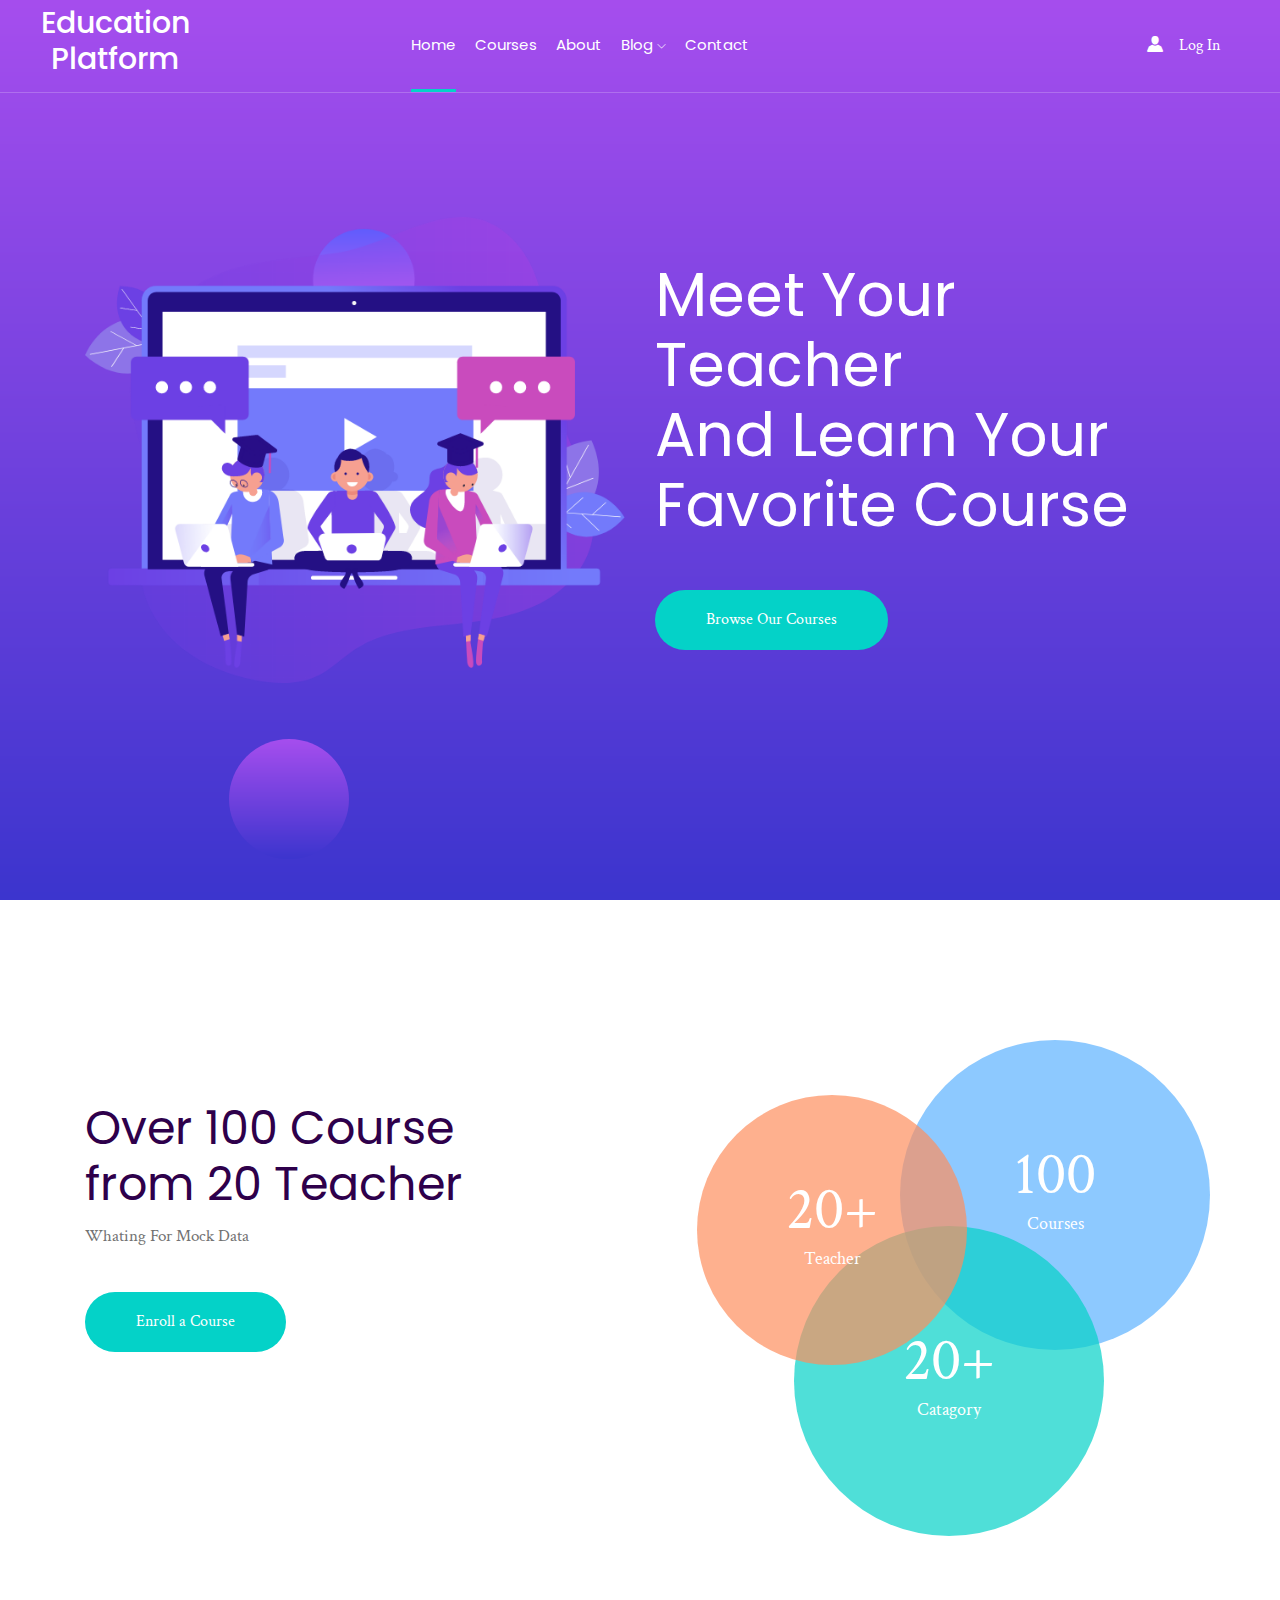
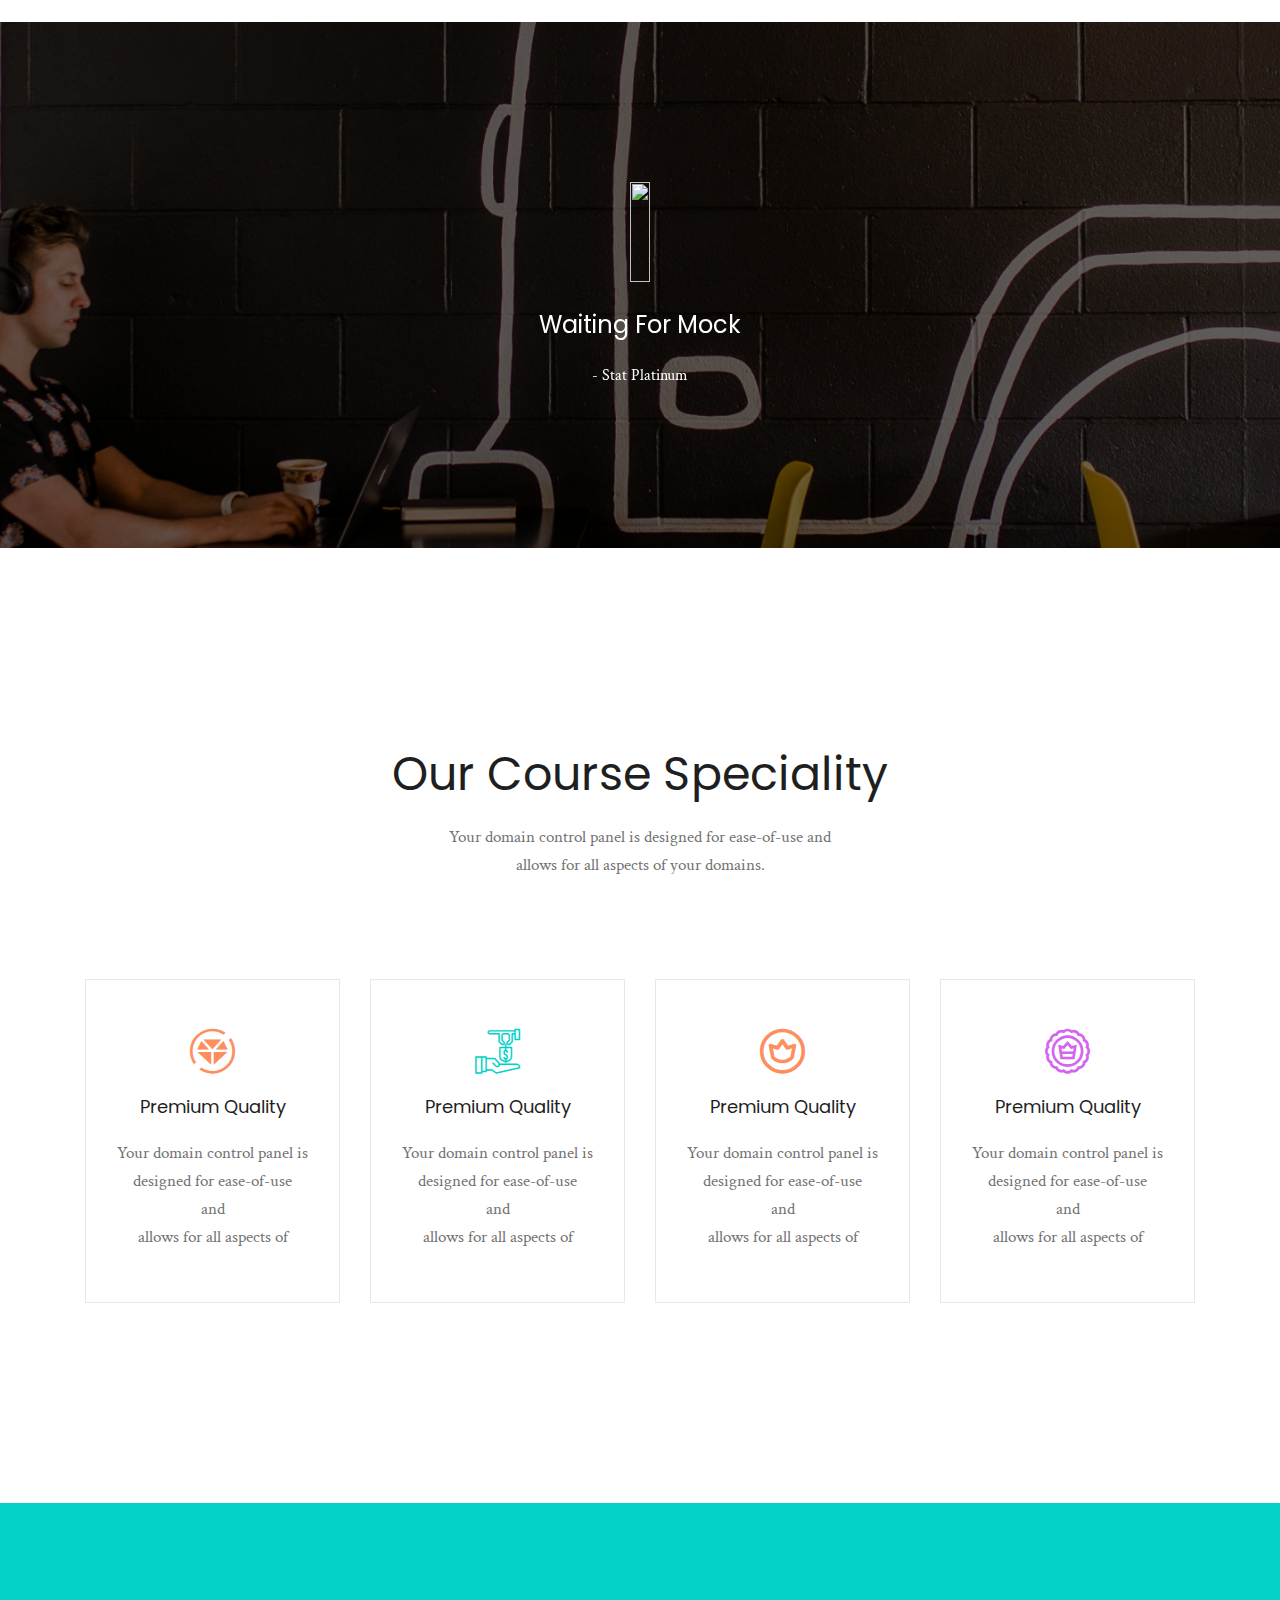
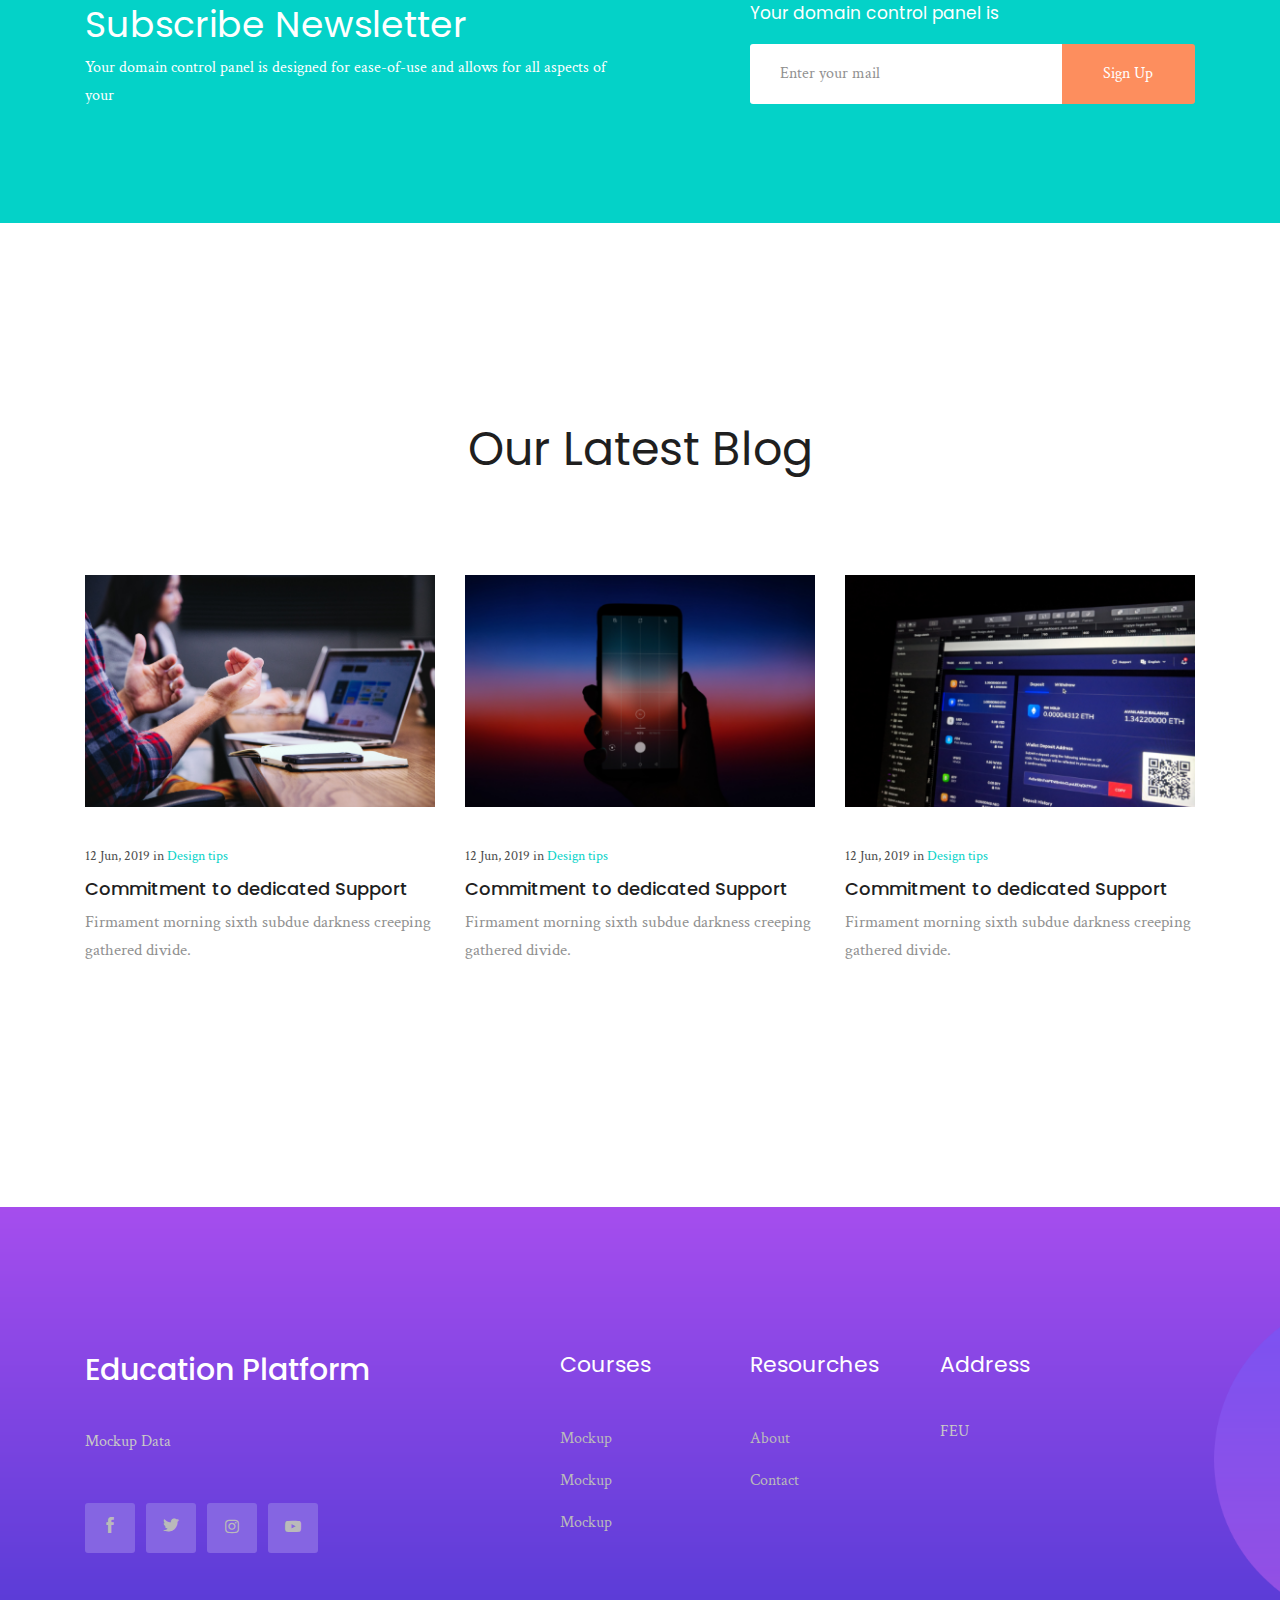
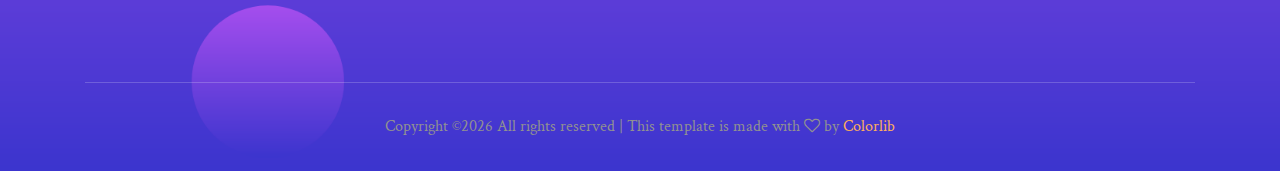
==== index.html @ 4eb05f08 "First" ====
<!doctype html>
<html class="no-js" lang="zxx">

<head>
    <meta charset="utf-8">
    <meta http-equiv="x-ua-compatible" content="ie=edge">
    <title>Education Platform</title>
    <meta name="description" content="">
    <meta name="viewport" content="width=device-width, initial-scale=1">

    <!-- <link rel="manifest" href="site.webmanifest"> -->
    <link rel="shortcut icon" type="image/x-icon" href="img/favicon.png">
    <!-- Place favicon.ico in the root directory -->

    <!-- CSS here -->
    <link rel="stylesheet" href="css/bootstrap.min.css">
    <link rel="stylesheet" href="css/owl.carousel.min.css">
    <link rel="stylesheet" href="css/magnific-popup.css">
    <link rel="stylesheet" href="css/font-awesome.min.css">
    <link rel="stylesheet" href="css/themify-icons.css">
    <link rel="stylesheet" href="css/nice-select.css">
    <link rel="stylesheet" href="css/flaticon.css">
    <link rel="stylesheet" href="css/gijgo.css">
    <link rel="stylesheet" href="css/animate.css">
    <link rel="stylesheet" href="css/slicknav.css">
    <link rel="stylesheet" href="css/style.css">
    <!-- <link rel="stylesheet" href="css/responsive.css"> -->
</head>

<body>
    <!--[if lte IE 9]>
            <p class="browserupgrade">You are using an <strong>outdated</strong> browser. Please <a href="https://browsehappy.com/">upgrade your browser</a> to improve your experience and security.</p>
        <![endif]-->

    <!-- header-start -->
    <header>
        <div class="header-area ">
            <div id="sticky-header" class="main-header-area">
                <div class="container-fluid p-0">
                    <div class="row align-items-center no-gutters">
                        <div class="col-xl-2 col-lg-2">
                            <div class="logo-img">
                                <a href="index.html">
                                    <h2 class="white-text">Education Platform</h2>
                                </a>
                            </div>
                        </div>
                        <div class="col-xl-7 col-lg-7">
                            <div class="main-menu  d-none d-lg-block">
                                <nav>
                                    <ul id="navigation">
                                        <li><a class="active" href="index.html">home</a></li>
                                        <li><a href="Courses.html">Courses</a></li>
                                        <!-- <li><a href="#">pages <i class="ti-angle-down"></i></a>
                                            <ul class="submenu">
                                                <li><a href="course_details.html">course details</a></li>
                                                <li><a href="elements.html">elements</a></li>
                                            </ul>
                                        </li> -->
                                        <li><a href="about.html">About</a></li>
                                        <li><a href="#">blog <i class="ti-angle-down"></i></a>
                                            <ul class="submenu">
                                                <li><a href="blog.html">blog</a></li>
                                                <li><a href="single-blog.html">single-blog</a></li>
                                            </ul>
                                        </li>
                                        <li><a href="contact.html">Contact</a></li>
                                    </ul>
                                </nav>
                            </div>
                        </div>
                        <div class="col-xl-3 col-lg-3 d-none d-lg-block">
                            <div class="log_chat_area d-flex align-items-center">
                                <a href="#test-form" class="login popup-with-form">
                                    <i class="flaticon-user"></i>
                                    <span>log in</span>
                                </a>
                                <!-- <div class="live_chat_btn">
                                    <a class="boxed_btn_orange" href="#">
                                        <i class="fa fa-phone"></i>
                                        <span>+10 378 467 3672</span>
                                    </a>
                                </div> -->
                            </div>
                        </div>
                        <div class="col-12">
                            <div class="mobile_menu d-block d-lg-none"></div>
                        </div>
                    </div>
                </div>
            </div>
        </div>
    </header>
    <!-- header-end -->

    <!-- slider_area_start -->
    <div class="slider_area ">
        <div class="single_slider d-flex align-items-center justify-content-center slider_bg_1">
            <div class="container">
                <div class="row align-items-center justify-content-center">
                    <div class="col-xl-6 col-md-6">
                        <div class="illastrator_png">
                            <img src="img/banner/edu_ilastration.png" alt="">
                        </div>
                    </div>
                    <div class="col-xl-6 col-md-6">
                        <div class="slider_info">
                            <h3>Meet Your Teacher <br>
                                And Learn Your <br>
                                Favorite Course</h3>
                            <a href="#" class="boxed_btn">Browse Our Courses</a>
                        </div>
                    </div>
                </div>
            </div>
        </div>
    </div>
    <!-- slider_area_end -->

    <!-- about_area_start -->
    <div class="about_area">
        <div class="container">
            <div class="row">
                <div class="col-xl-5 col-lg-6">
                    <div class="single_about_info">
                        <h3>Over 100 Course <br>
                            from 20 Teacher</h3>
                        <p> Whating For Mock Data</p>
                        <a href="#" class="boxed_btn">Enroll a Course</a>
                    </div>
                </div>
                <div class="col-xl-6 offset-xl-1 col-lg-6">
                    <div class="about_tutorials">
                        <div class="courses">
                            <div class="inner_courses">
                                <div class="text_info">
                                    <span>20+</span>
                                    <p>Teacher</p>
                                </div>
                            </div>
                        </div>
                        <div class="courses-blue">
                            <div class="inner_courses">
                                <div class="text_info">
                                    <span>100</span>
                                    <p>Courses</p>
                                </div>

                            </div>
                        </div>
                        <div class="courses-sky">
                            <div class="inner_courses">
                                <div class="text_info">
                                    <span> 20+ </span>
                                    <p> Catagory</p>
                                </div>

                            </div>
                        </div>
                    </div>
                </div>
            </div>
        </div>
    </div>
    <!-- about_area_end -->

    <!-- testimonial_area_start -->
    <div class="testimonial_area testimonial_bg_1 overlay">
        <div class="testmonial_active owl-carousel">
            <div class="single_testmoial">
                <div class="container">
                    <div class="row">
                        <div class="col-xl-12">
                            <div class="testmonial_text text-center">
                                <div class="author_img">
                                    <img src="img/testmonial/profile.png" alt="" width="100px" height="100px">
                                </div>
                                <p>
                                    Waiting For Mock
                                </p>
                                <span>- Stat Platinum</span>
                            </div>
                        </div>
                    </div>
                </div>
            </div>
            <div class="single_testmoial">
                <div class="container">
                    <div class="row">
                        <div class="col-xl-12">
                            <div class="testmonial_text text-center">
                                <div class="author_img">
                                    <img src="img/testmonial/profile.png" alt="" width="100px" height="100px">
                                </div>
                                <p>
                                    Waiting For Mock
                                </p>
                                <span>- Stat Platinum</span>
                            </div>
                        </div>
                    </div>
                </div>
            </div>
        </div>
    </div>
    <!-- testimonial_area_end -->

    <!-- our_courses_start -->
    <div class="our_courses">
        <div class="container">
            <div class="row">
                <div class="col-xl-12">
                    <div class="section_title text-center mb-100">
                        <h3>Our Course Speciality</h3>
                        <p>Your domain control panel is designed for ease-of-use and <br>
                            allows for all aspects of your domains.
                        </p>
                    </div>
                </div>
            </div>
            <div class="row">
                <div class="col-xl-3 col-md-6 col-lg-6">
                    <div class="single_course text-center">
                        <div class="icon">
                            <i class="flaticon-art-and-design"></i>
                        </div>
                        <h3>Premium Quality</h3>
                        <p>
                            Your domain control panel is designed for ease-of-use <br> and <br>
                            allows for all aspects of
                        </p>
                    </div>
                </div>
                <div class="col-xl-3 col-md-6 col-lg-6">
                    <div class="single_course text-center">
                        <div class="icon blue">
                            <i class="flaticon-business-and-finance"></i>
                        </div>
                        <h3>Premium Quality</h3>
                        <p>
                            Your domain control panel is designed for ease-of-use <br> and <br>
                            allows for all aspects of
                        </p>
                    </div>
                </div>
                <div class="col-xl-3 col-md-6 col-lg-6">
                    <div class="single_course text-center">
                        <div class="icon">
                            <i class="flaticon-premium"></i>
                        </div>
                        <h3>Premium Quality</h3>
                        <p>
                            Your domain control panel is designed for ease-of-use <br> and <br>
                            allows for all aspects of
                        </p>
                    </div>
                </div>
                <div class="col-xl-3 col-md-6 col-lg-6">
                    <div class="single_course text-center">
                        <div class="icon gradient">
                            <i class="flaticon-crown"></i>
                        </div>
                        <h3>Premium Quality</h3>
                        <p>
                            Your domain control panel is designed for ease-of-use <br> and <br>
                            allows for all aspects of
                        </p>
                    </div>
                </div>
            </div>
        </div>
    </div>
    <!-- our_courses_end -->

    <!-- subscribe_newsletter_Start -->
    <div class="subscribe_newsletter">
        <div class="container">
            <div class="row">
                <div class="col-xl-6 col-lg-6">
                    <div class="newsletter_text">
                        <h3>Subscribe Newsletter</h3>
                        <p>Your domain control panel is designed for ease-of-use and allows for all aspects of your</p>
                    </div>
                </div>
                <div class="col-xl-5 offset-xl-1 col-lg-6">
                    <div class="newsletter_form">
                        <h4>Your domain control panel is</h4>
                        <form action="#" class="newsletter_form">
                            <input type="text" placeholder="Enter your mail">
                            <button type="submit">Sign Up</button>
                        </form>
                    </div>
                </div>
            </div>
        </div>
    </div>
    <!-- subscribe_newsletter_end -->

    <!-- our_latest_blog_start -->
    <div class="our_latest_blog">
        <div class="container">
            <div class="row">
                <div class="col-xl-12">
                    <div class="section_title text-center mb-100">
                        <h3>Our Latest Blog</h3>
                    </div>
                </div>
            </div>
            <div class="row">
                <div class="col-xl-4 col-md-4">
                    <div class="single_latest_blog">
                        <div class="thumb">
                            <img src="img/latest_blog/1.png" alt="">
                        </div>
                        <div class="content_blog">
                            <div class="date">
                                <p>12 Jun, 2019 in <a href="#">Design tips</a></p>
                            </div>
                            <div class="blog_meta">
                                <h3><a href="#">Commitment to dedicated Support</a></h3>
                            </div>
                            <p class="blog_text">
                                Firmament morning sixth subdue darkness creeping gathered divide.
                            </p>
                        </div>
                    </div>
                </div>
                <div class="col-xl-4 col-md-4">
                    <div class="single_latest_blog">
                        <div class="thumb">
                            <img src="img/latest_blog/2.png" alt="">
                        </div>
                        <div class="content_blog">
                            <div class="date">
                                <p>12 Jun, 2019 in <a href="#">Design tips</a></p>
                            </div>
                            <div class="blog_meta">
                                <h3><a href="#">Commitment to dedicated Support</a></h3>
                            </div>
                            <p class="blog_text">
                                Firmament morning sixth subdue darkness creeping gathered divide.
                            </p>
                        </div>
                    </div>
                </div>
                <div class="col-xl-4 col-md-4">
                    <div class="single_latest_blog">
                        <div class="thumb">
                            <img src="img/latest_blog/3.png" alt="">
                        </div>
                        <div class="content_blog">
                            <div class="date">
                                <p>12 Jun, 2019 in <a href="#">Design tips</a></p>
                            </div>
                            <div class="blog_meta">
                                <h3><a href="#">Commitment to dedicated Support</a></h3>
                            </div>
                            <p class="blog_text">
                                Firmament morning sixth subdue darkness creeping gathered divide.
                            </p>
                        </div>
                    </div>
                </div>
            </div>
        </div>
    </div>
    <!-- our_latest_blog_end -->


    <!-- footer -->
    <footer class="footer footer_bg_1">
        <div class="footer_top">
            <div class="container">
                <div class="row">
                    <div class="col-xl-4 col-md-6 col-lg-4">
                        <div class="footer_widget">
                            <div class="footer_logo">
                                <a href="#">
                                    <h2 class="text-white">Education Platform</h2>
                                </a>
                            </div>
                            <p>
                                Mockup Data
                            </p>
                            <div class="socail_links">
                                <ul>
                                    <li>
                                        <a href="#">
                                            <i class="ti-facebook"></i>
                                        </a>
                                    </li>
                                    <li>
                                        <a href="#">
                                            <i class="ti-twitter-alt"></i>
                                        </a>
                                    </li>
                                    <li>
                                        <a href="#">
                                            <i class="fa fa-instagram"></i>
                                        </a>
                                    </li>
                                    <li>
                                        <a href="#">
                                            <i class="fa fa-youtube-play"></i>
                                        </a>
                                    </li>
                                </ul>
                            </div>

                        </div>
                    </div>
                    <div class="col-xl-2 offset-xl-1 col-md-6 col-lg-3">
                        <div class="footer_widget">
                            <h3 class="footer_title">
                                Courses
                            </h3>
                            <ul>
                                <li><a href="#">Mockup</a></li>
                                <li><a href="#"> Mockup</a></li>
                                <li><a href="#">Mockup</a></li>
                            </ul>

                        </div>
                    </div>
                    <div class="col-xl-2 col-md-6 col-lg-2">
                        <div class="footer_widget">
                            <h3 class="footer_title">
                                Resourches
                            </h3>
                            <ul>
                                <li><a href="#"> About</a></li>
                                <li><a href="#"> Contact</a></li>
                            </ul>
                        </div>
                    </div>
                    <div class="col-xl-3 col-md-6 col-lg-3">
                        <div class="footer_widget">
                            <h3 class="footer_title">
                                Address
                            </h3>
                            <p>
                                FEU
                            </p>
                        </div>
                    </div>
                </div>
            </div>
        </div>
        <div class="copy-right_text">
            <div class="container">
                <div class="footer_border"></div>
                <div class="row">
                    <div class="col-xl-12">
                        <p class="copy_right text-center">
                            <!-- Link back to Colorlib can't be removed. Template is licensed under CC BY 3.0. -->
Copyright &copy;<script>document.write(new Date().getFullYear());</script> All rights reserved | This template is made with <i class="fa fa-heart-o" aria-hidden="true"></i> by <a href="https://colorlib.com" target="_blank">Colorlib</a>
<!-- Link back to Colorlib can't be removed. Template is licensed under CC BY 3.0. -->
                        </p>
                    </div>
                </div>
            </div>
        </div>
    </footer>
    <!-- footer -->


    <!-- form itself end-->
    <form id="test-form" class="white-popup-block mfp-hide">
        <div class="popup_box ">
            <div class="popup_inner">
                <div class="logo text-center">
                    <a href="#">
                        <h2 class="text-white">Education PlatForm</h2>
                    </a>
                </div>
                <h3>Sign in</h3>
                <form action="#">
                    <div class="row">
                        <div class="col-xl-12 col-md-12">
                            <input type="email" placeholder="Enter email">
                        </div>
                        <div class="col-xl-12 col-md-12">
                            <input type="password" placeholder="Password">
                        </div>
                        <div class="col-xl-12">
                            <button type="submit" class="boxed_btn_orange">Sign in</button>
                        </div>
                    </div>
                </form>
                <p class="doen_have_acc">Don’t have an account? <a class="dont-hav-acc" href="#test-form2">Sign Up</a>
                </p>
            </div>
        </div>
    </form>
    <!-- form itself end -->

    <!-- form itself end-->
    <form id="test-form2" class="white-popup-block mfp-hide">
        <div class="popup_box ">
            <div class="popup_inner">
                <div class="logo text-center">
                    <a href="#">
                        <h2 class="text-white">Education PlatForm</h2>
                    </a>
                </div>
                <h3>Resistration</h3>
                <form action="#">
                    <div class="row">
                        <div class="col-xl-12 col-md-12">
                            <input type="email" placeholder="Enter email">
                        </div>
                        <div class="col-xl-12 col-md-12">
                            <input type="password" placeholder="Password">
                        </div>
                        <div class="col-xl-12 col-md-12">
                            <input type="Password" placeholder="Confirm password">
                        </div>
                        <div class="col-xl-12">
                            <button type="submit" class="boxed_btn_orange">Sign Up</button>
                        </div>
                    </div>
                </form>
            </div>
        </div>
    </form>
    <!-- form itself end -->


    <!-- JS here -->
    <script src="js/vendor/modernizr-3.5.0.min.js"></script>
    <script src="js/vendor/jquery-1.12.4.min.js"></script>
    <script src="js/popper.min.js"></script>
    <script src="js/bootstrap.min.js"></script>
    <script src="js/owl.carousel.min.js"></script>
    <script src="js/isotope.pkgd.min.js"></script>
    <script src="js/ajax-form.js"></script>
    <script src="js/waypoints.min.js"></script>
    <script src="js/jquery.counterup.min.js"></script>
    <script src="js/imagesloaded.pkgd.min.js"></script>
    <script src="js/scrollIt.js"></script>
    <script src="js/jquery.scrollUp.min.js"></script>
    <script src="js/wow.min.js"></script>
    <script src="js/nice-select.min.js"></script>
    <script src="js/jquery.slicknav.min.js"></script>
    <script src="js/jquery.magnific-popup.min.js"></script>
    <script src="js/plugins.js"></script>
    <script src="js/gijgo.min.js"></script>

    <!--contact js-->
    <script src="js/contact.js"></script>
    <script src="js/jquery.ajaxchimp.min.js"></script>
    <script src="js/jquery.form.js"></script>
    <script src="js/jquery.validate.min.js"></script>
    <script src="js/mail-script.js"></script>

    <script src="js/main.js"></script>
</body>

</html>
---- css/themify-icons.css ----
@font-face {
	font-family: 'themify';
	src:url('../fonts/themify.eot?-fvbane');
	src:url('../fonts/themify.eot?#iefix-fvbane') format('embedded-opentype'),
		url('../fonts/themify.woff?-fvbane') format('woff'),
		url('../fonts/themify.ttf?-fvbane') format('truetype'),
		url('../fonts/themify.svg?-fvbane#themify') format('svg');
	font-weight: normal;
	font-style: normal;
}

[class^="ti-"], [class*=" ti-"] {
	font-family: 'themify';
	/* speak: none; */
	font-style: normal;
	font-weight: normal;
	font-variant: normal;
	text-transform: none;
	line-height: 1;

	/* Better Font Rendering =========== */
	-webkit-font-smoothing: antialiased;
	-moz-osx-font-smoothing: grayscale;
}

.ti-wand:before {
	content: "\e600";
}
.ti-volume:before {
	content: "\e601";
}
.ti-user:before {
	content: "\e602";
}
.ti-unlock:before {
	content: "\e603";
}
.ti-unlink:before {
	content: "\e604";
}
.ti-trash:before {
	content: "\e605";
}
.ti-thought:before {
	content: "\e606";
}
.ti-target:before {
	content: "\e607";
}
.ti-tag:before {
	content: "\e608";
}
.ti-tablet:before {
	content: "\e609";
}
.ti-star:before {
	content: "\e60a";
}
.ti-spray:before {
	content: "\e60b";
}
.ti-signal:before {
	content: "\e60c";
}
.ti-shopping-cart:before {
	content: "\e60d";
}
.ti-shopping-cart-full:before {
	content: "\e60e";
}
.ti-settings:before {
	content: "\e60f";
}
.ti-search:before {
	content: "\e610";
}
.ti-zoom-in:before {
	content: "\e611";
}
.ti-zoom-out:before {
	content: "\e612";
}
.ti-cut:before {
	content: "\e613";
}
.ti-ruler:before {
	content: "\e614";
}
.ti-ruler-pencil:before {
	content: "\e615";
}
.ti-ruler-alt:before {
	content: "\e616";
}
.ti-bookmark:before {
	content: "\e617";
}
.ti-bookmark-alt:before {
	content: "\e618";
}
.ti-reload:before {
	content: "\e619";
}
.ti-plus:before {
	content: "\e61a";
}
.ti-pin:before {
	content: "\e61b";
}
.ti-pencil:before {
	content: "\e61c";
}
.ti-pencil-alt:before {
	content: "\e61d";
}
.ti-paint-roller:before {
	content: "\e61e";
}
.ti-paint-bucket:before {
	content: "\e61f";
}
.ti-na:before {
	content: "\e620";
}
.ti-mobile:before {
	content: "\e621";
}
.ti-minus:before {
	content: "\e622";
}
.ti-medall:before {
	content: "\e623";
}
.ti-medall-alt:before {
	content: "\e624";
}
.ti-marker:before {
	content: "\e625";
}
.ti-marker-alt:before {
	content: "\e626";
}
.ti-arrow-up:before {
	content: "\e627";
}
.ti-arrow-right:before {
	content: "\e628";
}
.ti-arrow-left:before {
	content: "\e629";
}
.ti-arrow-down:before {
	content: "\e62a";
}
.ti-lock:before {
	content: "\e62b";
}
.ti-location-arrow:before {
	content: "\e62c";
}
.ti-link:before {
	content: "\e62d";
}
.ti-layout:before {
	content: "\e62e";
}
.ti-layers:before {
	content: "\e62f";
}
.ti-layers-alt:before {
	content: "\e630";
}
.ti-key:before {
	content: "\e631";
}
.ti-import:before {
	content: "\e632";
}
.ti-image:before {
	content: "\e633";
}
.ti-heart:before {
	content: "\e634";
}
.ti-heart-broken:before {
	content: "\e635";
}
.ti-hand-stop:before {
	content: "\e636";
}
.ti-hand-open:before {
	content: "\e637";
}
.ti-hand-drag:before {
	content: "\e638";
}
.ti-folder:before {
	content: "\e639";
}
.ti-flag:before {
	content: "\e63a";
}
.ti-flag-alt:before {
	content: "\e63b";
}
.ti-flag-alt-2:before {
	content: "\e63c";
}
.ti-eye:before {
	content: "\e63d";
}
.ti-export:before {
	content: "\e63e";
}
.ti-exchange-vertical:before {
	content: "\e63f";
}
.ti-desktop:before {
	content: "\e640";
}
.ti-cup:before {
	content: "\e641";
}
.ti-crown:before {
	content: "\e642";
}
.ti-comments:before {
	content: "\e643";
}
.ti-comment:before {
	content: "\e644";
}
.ti-comment-alt:before {
	content: "\e645";
}
.ti-close:before {
	content: "\e646";
}
.ti-clip:before {
	content: "\e647";
}
.ti-angle-up:before {
	content: "\e648";
}
.ti-angle-right:before {
	content: "\e649";
}
.ti-angle-left:before {
	content: "\e64a";
}
.ti-angle-down:before {
	content: "\e64b";
}
.ti-check:before {
	content: "\e64c";
}
.ti-check-box:before {
	content: "\e64d";
}
.ti-camera:before {
	content: "\e64e";
}
.ti-announcement:before {
	content: "\e64f";
}
.ti-brush:before {
	content: "\e650";
}
.ti-briefcase:before {
	content: "\e651";
}
.ti-bolt:before {
	content: "\e652";
}
.ti-bolt-alt:before {
	content: "\e653";
}
.ti-blackboard:before {
	content: "\e654";
}
.ti-bag:before {
	content: "\e655";
}
.ti-move:before {
	content: "\e656";
}
.ti-arrows-vertical:before {
	content: "\e657";
}
.ti-arrows-horizontal:before {
	content: "\e658";
}
.ti-fullscreen:before {
	content: "\e659";
}
.ti-arrow-top-right:before {
	content: "\e65a";
}
.ti-arrow-top-left:before {
	content: "\e65b";
}
.ti-arrow-circle-up:before {
	content: "\e65c";
}
.ti-arrow-circle-right:before {
	content: "\e65d";
}
.ti-arrow-circle-left:before {
	content: "\e65e";
}
.ti-arrow-circle-down:before {
	content: "\e65f";
}
.ti-angle-double-up:before {
	content: "\e660";
}
.ti-angle-double-right:before {
	content: "\e661";
}
.ti-angle-double-left:before {
	content: "\e662";
}
.ti-angle-double-down:before {
	content: "\e663";
}
.ti-zip:before {
	content: "\e664";
}
.ti-world:before {
	content: "\e665";
}
.ti-wheelchair:before {
	content: "\e666";
}
.ti-view-list:before {
	content: "\e667";
}
.ti-view-list-alt:before {
	content: "\e668";
}
.ti-view-grid:before {
	content: "\e669";
}
.ti-uppercase:before {
	content: "\e66a";
}
.ti-upload:before {
	content: "\e66b";
}
.ti-underline:before {
	content: "\e66c";
}
.ti-truck:before {
	content: "\e66d";
}
.ti-timer:before {
	content: "\e66e";
}
.ti-ticket:before {
	content: "\e66f";
}
.ti-thumb-up:before {
	content: "\e670";
}
.ti-thumb-down:before {
	content: "\e671";
}
.ti-text:before {
	content: "\e672";
}
.ti-stats-up:before {
	content: "\e673";
}
.ti-stats-down:before {
	content: "\e674";
}
.ti-split-v:before {
	content: "\e675";
}
.ti-split-h:before {
	content: "\e676";
}
.ti-smallcap:before {
	content: "\e677";
}
.ti-shine:before {
	content: "\e678";
}
.ti-shift-right:before {
	content: "\e679";
}
.ti-shift-left:before {
	content: "\e67a";
}
.ti-shield:before {
	content: "\e67b";
}
.ti-notepad:before {
	content: "\e67c";
}
.ti-server:before {
	content: "\e67d";
}
.ti-quote-right:before {
	content: "\e67e";
}
.ti-quote-left:before {
	content: "\e67f";
}
.ti-pulse:before {
	content: "\e680";
}
.ti-printer:before {
	content: "\e681";
}
.ti-power-off:before {
	content: "\e682";
}
.ti-plug:before {
	content: "\e683";
}
.ti-pie-chart:before {
	content: "\e684";
}
.ti-paragraph:before {
	content: "\e685";
}
.ti-panel:before {
	content: "\e686";
}
.ti-package:before {
	content: "\e687";
}
.ti-music:before {
	content: "\e688";
}
.ti-music-alt:before {
	content: "\e689";
}
.ti-mouse:before {
	content: "\e68a";
}
.ti-mouse-alt:before {
	content: "\e68b";
}
.ti-money:before {
	content: "\e68c";
}
.ti-microphone:before {
	content: "\e68d";
}
.ti-menu:before {
	content: "\e68e";
}
.ti-menu-alt:before {
	content: "\e68f";
}
.ti-map:before {
	content: "\e690";
}
.ti-map-alt:before {
	content: "\e691";
}
.ti-loop:before {
	content: "\e692";
}
.ti-location-pin:before {
	content: "\e693";
}
.ti-list:before {
	content: "\e694";
}
.ti-light-bulb:before {
	content: "\e695";
}
.ti-Italic:before {
	content: "\e696";
}
.ti-info:before {
	content: "\e697";
}
.ti-infinite:before {
	content: "\e698";
}
.ti-id-badge:before {
	content: "\e699";
}
.ti-hummer:before {
	content: "\e69a";
}
.ti-home:before {
	content: "\e69b";
}
.ti-help:before {
	content: "\e69c";
}
.ti-headphone:before {
	content: "\e69d";
}
.ti-harddrives:before {
	content: "\e69e";
}
.ti-harddrive:before {
	content: "\e69f";
}
.ti-gift:before {
	content: "\e6a0";
}
.ti-game:before {
	content: "\e6a1";
}
.ti-filter:before {
	content: "\e6a2";
}
.ti-files:before {
	content: "\e6a3";
}
.ti-file:before {
	content: "\e6a4";
}
.ti-eraser:before {
	content: "\e6a5";
}
.ti-envelope:before {
	content: "\e6a6";
}
.ti-download:before {
	content: "\e6a7";
}
.ti-direction:before {
	content: "\e6a8";
}
.ti-direction-alt:before {
	content: "\e6a9";
}
.ti-dashboard:before {
	content: "\e6aa";
}
.ti-control-stop:before {
	content: "\e6ab";
}
.ti-control-shuffle:before {
	content: "\e6ac";
}
.ti-control-play:before {
	content: "\e6ad";
}
.ti-control-pause:before {
	content: "\e6ae";
}
.ti-control-forward:before {
	content: "\e6af";
}
.ti-control-backward:before {
	content: "\e6b0";
}
.ti-cloud:before {
	content: "\e6b1";
}
.ti-cloud-up:before {
	content: "\e6b2";
}
.ti-cloud-down:before {
	content: "\e6b3";
}
.ti-clipboard:before {
	content: "\e6b4";
}
.ti-car:before {
	content: "\e6b5";
}
.ti-calendar:before {
	content: "\e6b6";
}
.ti-book:before {
	content: "\e6b7";
}
.ti-bell:before {
	content: "\e6b8";
}
.ti-basketball:before {
	content: "\e6b9";
}
.ti-bar-chart:before {
	content: "\e6ba";
}
.ti-bar-chart-alt:before {
	content: "\e6bb";
}
.ti-back-right:before {
	content: "\e6bc";
}
.ti-back-left:before {
	content: "\e6bd";
}
.ti-arrows-corner:before {
	content: "\e6be";
}
.ti-archive:before {
	content: "\e6bf";
}
.ti-anchor:before {
	content: "\e6c0";
}
.ti-align-right:before {
	content: "\e6c1";
}
.ti-align-left:before {
	content: "\e6c2";
}
.ti-align-justify:before {
	content: "\e6c3";
}
.ti-align-center:before {
	content: "\e6c4";
}
.ti-alert:before {
	content: "\e6c5";
}
.ti-alarm-clock:before {
	content: "\e6c6";
}
.ti-agenda:before {
	content: "\e6c7";
}
.ti-write:before {
	content: "\e6c8";
}
.ti-window:before {
	content: "\e6c9";
}
.ti-widgetized:before {
	content: "\e6ca";
}
.ti-widget:before {
	content: "\e6cb";
}
.ti-widget-alt:before {
	content: "\e6cc";
}
.ti-wallet:before {
	content: "\e6cd";
}
.ti-video-clapper:before {
	content: "\e6ce";
}
.ti-video-camera:before {
	content: "\e6cf";
}
.ti-vector:before {
	content: "\e6d0";
}
.ti-themify-logo:before {
	content: "\e6d1";
}
.ti-themify-favicon:before {
	content: "\e6d2";
}
.ti-themify-favicon-alt:before {
	content: "\e6d3";
}
.ti-support:before {
	content: "\e6d4";
}
.ti-stamp:before {
	content: "\e6d5";
}
.ti-split-v-alt:before {
	content: "\e6d6";
}
.ti-slice:before {
	content: "\e6d7";
}
.ti-shortcode:before {
	content: "\e6d8";
}
.ti-shift-right-alt:before {
	content: "\e6d9";
}
.ti-shift-left-alt:before {
	content: "\e6da";
}
.ti-ruler-alt-2:before {
	content: "\e6db";
}
.ti-receipt:before {
	content: "\e6dc";
}
.ti-pin2:before {
	content: "\e6dd";
}
.ti-pin-alt:before {
	content: "\e6de";
}
.ti-pencil-alt2:before {
	content: "\e6df";
}
.ti-palette:before {
	content: "\e6e0";
}
.ti-more:before {
	content: "\e6e1";
}
.ti-more-alt:before {
	content: "\e6e2";
}
.ti-microphone-alt:before {
	content: "\e6e3";
}
.ti-magnet:before {
	content: "\e6e4";
}
.ti-line-double:before {
	content: "\e6e5";
}
.ti-line-dotted:before {
	content: "\e6e6";
}
.ti-line-dashed:before {
	content: "\e6e7";
}
.ti-layout-width-full:before {
	content: "\e6e8";
}
.ti-layout-width-default:before {
	content: "\e6e9";
}
.ti-layout-width-default-alt:before {
	content: "\e6ea";
}
.ti-layout-tab:before {
	content: "\e6eb";
}
.ti-layout-tab-window:before {
	content: "\e6ec";
}
.ti-layout-tab-v:before {
	content: "\e6ed";
}
.ti-layout-tab-min:before {
	content: "\e6ee";
}
.ti-layout-slider:before {
	content: "\e6ef";
}
.ti-layout-slider-alt:before {
	content: "\e6f0";
}
.ti-layout-sidebar-right:before {
	content: "\e6f1";
}
.ti-layout-sidebar-none:before {
	content: "\e6f2";
}
.ti-layout-sidebar-left:before {
	content: "\e6f3";
}
.ti-layout-placeholder:before {
	content: "\e6f4";
}
.ti-layout-menu:before {
	content: "\e6f5";
}
.ti-layout-menu-v:before {
	content: "\e6f6";
}
.ti-layout-menu-separated:before {
	content: "\e6f7";
}
.ti-layout-menu-full:before {
	content: "\e6f8";
}
.ti-layout-media-right-alt:before {
	content: "\e6f9";
}
.ti-layout-media-right:before {
	content: "\e6fa";
}
.ti-layout-media-overlay:before {
	content: "\e6fb";
}
.ti-layout-media-overlay-alt:before {
	content: "\e6fc";
}
.ti-layout-media-overlay-alt-2:before {
	content: "\e6fd";
}
.ti-layout-media-left-alt:before {
	content: "\e6fe";
}
.ti-layout-media-left:before {
	content: "\e6ff";
}
.ti-layout-media-center-alt:before {
	content: "\e700";
}
.ti-layout-media-center:before {
	content: "\e701";
}
.ti-layout-list-thumb:before {
	content: "\e702";
}
.ti-layout-list-thumb-alt:before {
	content: "\e703";
}
.ti-layout-list-post:before {
	content: "\e704";
}
.ti-layout-list-large-image:before {
	content: "\e705";
}
.ti-layout-line-solid:before {
	content: "\e706";
}
.ti-layout-grid4:before {
	content: "\e707";
}
.ti-layout-grid3:before {
	content: "\e708";
}
.ti-layout-grid2:before {
	content: "\e709";
}
.ti-layout-grid2-thumb:before {
	content: "\e70a";
}
.ti-layout-cta-right:before {
	content: "\e70b";
}
.ti-layout-cta-left:before {
	content: "\e70c";
}
.ti-layout-cta-center:before {
	content: "\e70d";
}
.ti-layout-cta-btn-right:before {
	content: "\e70e";
}
.ti-layout-cta-btn-left:before {
	content: "\e70f";
}
.ti-layout-column4:before {
	content: "\e710";
}
.ti-layout-column3:before {
	content: "\e711";
}
.ti-layout-column2:before {
	content: "\e712";
}
.ti-layout-accordion-separated:before {
	content: "\e713";
}
.ti-layout-accordion-merged:before {
	content: "\e714";
}
.ti-layout-accordion-list:before {
	content: "\e715";
}
.ti-ink-pen:before {
	content: "\e716";
}
.ti-info-alt:before {
	content: "\e717";
}
.ti-help-alt:before {
	content: "\e718";
}
.ti-headphone-alt:before {
	content: "\e719";
}
.ti-hand-point-up:before {
	content: "\e71a";
}
.ti-hand-point-right:before {
	content: "\e71b";
}
.ti-hand-point-left:before {
	content: "\e71c";
}
.ti-hand-point-down:before {
	content: "\e71d";
}
.ti-gallery:before {
	content: "\e71e";
}
.ti-face-smile:before {
	content: "\e71f";
}
.ti-face-sad:before {
	content: "\e720";
}
.ti-credit-card:before {
	content: "\e721";
}
.ti-control-skip-forward:before {
	content: "\e722";
}
.ti-control-skip-backward:before {
	content: "\e723";
}
.ti-control-record:before {
	content: "\e724";
}
.ti-control-eject:before {
	content: "\e725";
}
.ti-comments-smiley:before {
	content: "\e726";
}
.ti-brush-alt:before {
	content: "\e727";
}
.ti-youtube:before {
	content: "\e728";
}
.ti-vimeo:before {
	content: "\e729";
}
.ti-twitter:before {
	content: "\e72a";
}
.ti-time:before {
	content: "\e72b";
}
.ti-tumblr:before {
	content: "\e72c";
}
.ti-skype:before {
	content: "\e72d";
}
.ti-share:before {
	content: "\e72e";
}
.ti-share-alt:before {
	content: "\e72f";
}
.ti-rocket:before {
	content: "\e730";
}
.ti-pinterest:before {
	content: "\e731";
}
.ti-new-window:before {
	content: "\e732";
}
.ti-microsoft:before {
	content: "\e733";
}
.ti-list-ol:before {
	content: "\e734";
}
.ti-linkedin:before {
	content: "\e735";
}
.ti-layout-sidebar-2:before {
	content: "\e736";
}
.ti-layout-grid4-alt:before {
	content: "\e737";
}
.ti-layout-grid3-alt:before {
	content: "\e738";
}
.ti-layout-grid2-alt:before {
	content: "\e739";
}
.ti-layout-column4-alt:before {
	content: "\e73a";
}
.ti-layout-column3-alt:before {
	content: "\e73b";
}
.ti-layout-column2-alt:before {
	content: "\e73c";
}
.ti-instagram:before {
	content: "\e73d";
}
.ti-google:before {
	content: "\e73e";
}
.ti-github:before {
	content: "\e73f";
}
.ti-flickr:before {
	content: "\e740";
}
.ti-facebook:before {
	content: "\e741";
}
.ti-dropbox:before {
	content: "\e742";
}
.ti-dribbble:before {
	content: "\e743";
}
.ti-apple:before {
	content: "\e744";
}
.ti-android:before {
	content: "\e745";
}
.ti-save:before {
	content: "\e746";
}
.ti-save-alt:before {
	content: "\e747";
}
.ti-yahoo:before {
	content: "\e748";
}
.ti-wordpress:before {
	content: "\e749";
}
.ti-vimeo-alt:before {
	content: "\e74a";
}
.ti-twitter-alt:before {
	content: "\e74b";
}
.ti-tumblr-alt:before {
	content: "\e74c";
}
.ti-trello:before {
	content: "\e74d";
}
.ti-stack-overflow:before {
	content: "\e74e";
}
.ti-soundcloud:before {
	content: "\e74f";
}
.ti-sharethis:before {
	content: "\e750";
}
.ti-sharethis-alt:before {
	content: "\e751";
}
.ti-reddit:before {
	content: "\e752";
}
.ti-pinterest-alt:before {
	content: "\e753";
}
.ti-microsoft-alt:before {
	content: "\e754";
}
.ti-linux:before {
	content: "\e755";
}
.ti-jsfiddle:before {
	content: "\e756";
}
.ti-joomla:before {
	content: "\e757";
}
.ti-html5:before {
	content: "\e758";
}
.ti-flickr-alt:before {
	content: "\e759";
}
.ti-email:before {
	content: "\e75a";
}
.ti-drupal:before {
	content: "\e75b";
}
.ti-dropbox-alt:before {
	content: "\e75c";
}
.ti-css3:before {
	content: "\e75d";
}
.ti-rss:before {
	content: "\e75e";
}
.ti-rss-alt:before {
	content: "\e75f";
}
---- css/nice-select.css ----
.nice-select {
  -webkit-tap-highlight-color: transparent;
  background-color: #fff;
  border-radius: 5px;
  border: solid 1px #e8e8e8;
  box-sizing: border-box;
  clear: both;
  cursor: pointer;
  display: block;
  float: left;
  font-family: inherit;
  font-size: 14px;
  font-weight: normal;
  height: 42px;
  line-height: 40px;
  outline: none;
  padding-left: 18px;
  padding-right: 30px;
  position: relative;
  text-align: left !important;
  -webkit-transition: all 0.2s ease-in-out;
  transition: all 0.2s ease-in-out;
  -webkit-user-select: none;
     -moz-user-select: none;
      -ms-user-select: none;
          user-select: none;
  white-space: nowrap;
  width: auto; }
  .nice-select:hover {
    border-color: #dbdbdb; }
  .nice-select:active, .nice-select.open, .nice-select:focus {
    border-color: #999; }


  .nice-select.disabled {
    border-color: #ededed;
    color: #999;
    pointer-events: none; }
    .nice-select.disabled:after {
      border-color: #cccccc; }
  .nice-select.wide {
    width: 100%; }
    .nice-select.wide .list {
      left: 0 !important;
      right: 0 !important; }
  .nice-select.right {
    float: right; }
    .nice-select.right .list {
      left: auto;
      right: 0; }
  .nice-select.small {
    font-size: 12px;
    height: 36px;
    line-height: 34px; }
    .nice-select.small:after {
      height: 4px;
      width: 4px; }
    .nice-select.small .option {
      line-height: 34px;
      min-height: 34px; }
  .nice-select .list {
    background-color: #fff;
    border-radius: 5px;
    box-shadow: 0 0 0 1px rgba(68, 68, 68, 0.11);
    box-sizing: border-box;
    margin-top: 4px;
    opacity: 0;
    overflow: hidden;
    padding: 0;
    pointer-events: none;
    position: absolute;
    top: 100%;
    left: 0;
    -webkit-transform-origin: 50% 0;
        -ms-transform-origin: 50% 0;
            transform-origin: 50% 0;
    -webkit-transform: scale(0.75) translateY(-21px);
        -ms-transform: scale(0.75) translateY(-21px);
            transform: scale(0.75) translateY(-21px);
    -webkit-transition: all 0.2s cubic-bezier(0.5, 0, 0, 1.25), opacity 0.15s ease-out;
    transition: all 0.2s cubic-bezier(0.5, 0, 0, 1.25), opacity 0.15s ease-out;
    z-index: 9; }
    .nice-select .list:hover .option:not(:hover) {
      background-color: transparent !important; }
  .nice-select .option {
    cursor: pointer;
    font-weight: 400;
    line-height: 40px;
    list-style: none;
    min-height: 40px;
    outline: none;
    padding-left: 18px;
    padding-right: 29px;
    text-align: left;
    -webkit-transition: all 0.2s;
    transition: all 0.2s; }
    .nice-select .option:hover, .nice-select .option.focus, .nice-select .option.selected.focus {
      background-color: #f6f6f6; }
    .nice-select .option.selected {
      font-weight: bold; }
    .nice-select .option.disabled {
      background-color: transparent;
      color: #999;
      cursor: default; }

.no-csspointerevents .nice-select .list {
  display: none; }

.no-csspointerevents .nice-select.open .list {
  display: block; }





  /* ,,,,,,,,,,,,,,,, */


  .nice-select:after {
    content: "\e64b";
    display: block;
    height: 5px;
    margin-top: -5px;
    pointer-events: none;
    position: absolute;
    right: 30px;
    top: 8px;
    transition: all 0.15s ease-in-out;
    width: 5px;
    font-family: 'themify';
    color: #ddd; }

    .nice-select.open:after {
 }
    .nice-select.open .list {
      opacity: 1;
      pointer-events: auto;
      -webkit-transform: scale(1) translateY(0);
          -ms-transform: scale(1) translateY(0);
              transform: scale(1) translateY(0); }
---- css/flaticon.css ----
/*
  	Flaticon icon font: Flaticon
  	Creation date: 08/09/2019 09:07
  	*/

@font-face {
  font-family: "Flaticon";
  src: url("../fonts/Flaticon.eot");
  src: url("../fonts/Flaticon.eot?#iefix") format("embedded-opentype"),
       url("../fonts/Flaticon.woff2") format("woff2"),
       url("../fonts/Flaticon.woff") format("woff"),
       url("../fonts/Flaticon.ttf") format("truetype"),
       url("../fonts/Flaticon.svg#Flaticon") format("svg");
  font-weight: normal;
  font-style: normal;
}

@media screen and (-webkit-min-device-pixel-ratio:0) {
  @font-face {
    font-family: "Flaticon";
    src: url("../fonts/Flaticon.svg#Flaticon") format("svg");
  }
}

[class^="flaticon-"]:before, [class*=" flaticon-"]:before,
[class^="flaticon-"]:after, [class*=" flaticon-"]:after {   
  font-family: Flaticon;
font-style: normal;
}

.flaticon-user:before { content: "\f100"; }
.flaticon-question:before { content: "\f101"; }
.flaticon-clock:before { content: "\f102"; }
.flaticon-mark-as-favorite-star:before { content: "\f103"; }
.flaticon-premium:before { content: "\f104"; }
.flaticon-crown:before { content: "\f105"; }
.flaticon-business-and-finance:before { content: "\f106"; }
.flaticon-art-and-design:before { content: "\f107"; }
---- css/gijgo.css ----
.gj-button {
    background-color: #f5f5f5;
    border: 1px solid #ddd;
    color: #000;
    border-radius: 3px;
    padding: 6px 10px;
    cursor: pointer;
}

.gj-unselectable {
    -webkit-touch-callout: none;
    -webkit-user-select: none;
    -khtml-user-select: none;
    -moz-user-select: none;
    -ms-user-select: none;
    user-select: none;
}

.gj-row {
    display: -webkit-box;
    display: -ms-flexbox;
    display: flex;
    -ms-flex-wrap: wrap;
    flex-wrap: wrap;
}

.gj-margin-left-5 {
    margin-left: 5px;
}

.gj-margin-left-10 {
    margin-left: 10px;
}

.gj-width-full {
    width: 100%;
}

.gj-cursor-pointer {
    cursor: pointer;
}

.gj-text-align-center {
    text-align: center;
}

.gj-font-size-16 {
    font-size: 16px;
}

.gj-hidden {
    display: none;
}

/** Material Design */
.gj-button-md {
    background: 0 0;
    border: none;
    border-radius: 2px;
    color: rgba(0, 0, 0, 0.87);
    position: relative;
    height: 36px;
    margin: 0;
    min-width: 64px;
    padding: 0 16px;
    display: inline-block;
    font-family: "Roboto","Helvetica","Arial",sans-serif;
    font-size: 1rem;
    font-weight: 500;
    text-transform: uppercase;
    letter-spacing: 0;
    overflow: hidden;
    will-change: box-shadow;
    transition: box-shadow .2s cubic-bezier(.4,0,1,1),background-color .2s cubic-bezier(.4,0,.2,1),color .2s cubic-bezier(.4,0,.2,1);
    outline: none;
    cursor: pointer;
    text-decoration: none;
    text-align: center;
    line-height: 36px;
    vertical-align: middle;
    overflow: hidden;
    -webkit-user-select: none;
    -moz-user-select: none;
    -ms-user-select: none;
    user-select: none;
}

.gj-button-md:hover {
    background-color: rgba(158,158,158,.2);
}

.gj-button-md:disabled {
    color: rgba(0,0,0,.26);
    background: 0 0;
}

.gj-button-md .material-icons,
.gj-button-md .gj-icon {
    vertical-align: middle;
    /*font-size: 1.3rem;
    margin-right: 4px;*/
}

.gj-button-md.gj-button-md-icon {
    width: 24px;
    height: 31px;
    min-width: 24px;
    padding: 0px;
    display: table;
}

.gj-button-md.gj-button-md-icon .material-icons,
.gj-button-md.gj-button-md-icon .gj-icon {
    display: table-cell;
    margin-right: 0px;
    width: 24px;
    height: 24px;
}

.gj-button-md.active {
    background-color: rgba(158,158,158,.4);
}

.gj-button-md-group {
    position: relative;
    display: inline-block;
    vertical-align: middle;
}

.gj-textbox-md {
    border: none;
    border-bottom: 1px solid rgba(0,0,0,.42);
    display: block;
    font-family: "Helvetica","Arial",sans-serif;
    font-size: 16px;
    line-height: 16px;
    padding: 4px 0px;
    margin: 0;
    width: 100%;
    background: 0 0;
    text-align: left;
    color: rgba(0,0,0,.87);
}

.gj-textbox-md:focus,
.gj-textbox-md:active {
    border-bottom: 2px solid rgba(0,0,0,.42);
    outline: none;
}

.gj-textbox-md::placeholder {
    color: #8e8e8e;
}

.gj-textbox-md:-ms-input-placeholder {
    color: #8e8e8e;
}

.gj-textbox-md::-ms-input-placeholder {
    color: #8e8e8e;
}

.gj-md-spacer-24 {
    min-width: 24px;
    width: 24px;
    display: inline-block;
}

.gj-md-spacer-32 {
    min-width: 32px;
    width: 32px;
    display: inline-block;
}

.gj-modal {
    position: fixed;
    top: 0;
    right: 0;
    bottom: 0;
    left: 0;
    z-index: 1203;
    display: none;
    overflow: hidden;
    -webkit-overflow-scrolling: touch;
    outline: 0;
    background-color: rgba(0, 0, 0, 0.54118);
    transition: 200ms ease opacity;
    will-change: opacity;
}

/* List */
ul.gj-list li [data-role="wrapper"] {
    display: table;
    width: 100%;
}

ul.gj-list li [data-role="checkbox"] {
    display: table-cell;
    vertical-align:middle;
    text-align:center;
}

ul.gj-list li [data-role="image"] {
    display: table-cell;
    vertical-align:middle;
    text-align:center;
}

ul.gj-list li [data-role="display"] {
    display: table-cell;
    vertical-align:middle;
    cursor: pointer;
}

ul.gj-list li [data-role="display"]:empty:before {
  content: "\200b"; /* unicode zero width space character */
}

/* List - Bootstrap */
ul.gj-list-bootstrap {
    padding-left: 0px;
    margin-bottom: 0px;
}

ul.gj-list-bootstrap li {
    padding: 0px;
}

ul.gj-list-bootstrap li [data-role="wrapper"] {
    padding: 0px 10px;
}

ul.gj-list-bootstrap li [data-role="checkbox"] {
    width: 24px;
    padding: 3px;
}

ul.gj-list-bootstrap li [data-role="image"] {
    width: 24px;
    height: 24px;
}

ul.gj-list-bootstrap li [data-role="display"] {
    padding: 8px 0px 8px 4px;
}

.list-group-item.active ul li, .list-group-item.active:focus ul li, .list-group-item.active:hover ul li {
    text-shadow: none;
    color:initial;
}

/* List - Material Design */
ul.gj-list-md {
    padding: 0px;
    list-style: none;
    list-style-type: none;
    line-height: 24px;
    letter-spacing: 0;
    color: #616161; /* Gray 700 */
}

ul.gj-list-md li {
    display: list-item;
    list-style-type: none;
    padding: 0px;
    min-height: unset;
    box-sizing: border-box;
    align-items: center;
    cursor: default;
    overflow: hidden;

    font-family: "Roboto","Helvetica","Arial",sans-serif;
    font-size: 16px;
    font-weight: 400;
    letter-spacing: .04em;
    line-height: 1;
    
    -webkit-flex-direction: row;
    -ms-flex-direction: row;
    flex-direction: row;
    -webkit-flex-wrap: nowrap;
    -ms-flex-wrap: nowrap;
    flex-wrap: nowrap;
}

ul.gj-list-md li [data-role="checkbox"] {
    height: 24px;
    width: 24px;
}

ul.gj-list-md li [data-role="image"] {
    height: 24px;
    width: 24px;
}

ul.gj-list-md li [data-role="display"] {
    padding: 8px 0px 8px 5px;
    order: 0;
    flex-grow: 2;
    text-decoration: none;
    box-sizing: border-box;
    align-items: center;
    text-align: left;
    color: rgba(0,0,0,.87);
}

ul.gj-list-md li.disabled>[data-role="wrapper"]>[data-role="display"] {
    color: #9E9E9E; /* Gray 500 */
}

.gj-list-md-active {
    background: #e0e0e0;
    color: #3f51b5;
}


/* Picker */
.gj-picker {
    position: absolute;
    z-index: 1203;
    background-color: #fff;
}

.gj-picker .selected {
    color: #fff;
}

/* Material Design */
.gj-picker-md {
    font-family: "Roboto","Helvetica","Arial",sans-serif;
    font-size: 16px;
    font-weight: 400;
    letter-spacing: .04em;
    line-height: 1;
    color: rgba(0,0,0,.87);
    border: 1px solid #E0E0E0;
}

.gj-modal .gj-picker-md {
    border: 0px;
}

.gj-picker-md [role="header"] {
    color: rgba(255, 255, 255, 0.54);
    display: flex;
    background: #4A3600;
    align-items: baseline;
    user-select: none;
    justify-content: center;
}

.gj-picker-md [role="footer"] {
    float: right;
    padding: 10px;
}

.gj-picker-md [role="footer"] button.gj-button-md {
    color: #4A3600;
    font-weight: bold;
    font-size: 13px;
}

/* Bootstrap */
.gj-picker-bootstrap {
    border-radius: 4px;
    border: 1px solid #E0E0E0;
}

.gj-picker-bootstrap .selected {
    color: #888;
}

.gj-picker-bootstrap [role="header"] {
    background: #eee;
    color: #AAA;
}
@font-face {
    font-family: 'gijgo-material';
    src: url('../fonts/gijgo-material.eot?235541');
    src: url('../fonts/gijgo-material.eot?235541#iefix') format('embedded-opentype'), url('../fonts/gijgo-material.ttf?235541') format('truetype'), url('../fonts/gijgo-material.woff?235541') format('woff'), url('../fonts/gijgo-material.svg?235541#gijgo-material') format('svg');
    font-weight: normal;
    font-style: normal;
}

.gj-icon {
    /* use !important to prevent issues with browser extensions that change fonts */
    font-family: 'gijgo-material' !important;
    font-size: 24px;
    speak: none;
    font-style: normal;
    font-weight: normal;
    font-variant: normal;
    text-transform: none;
    line-height: 1;
    /* Enable Ligatures ================ */
    letter-spacing: 0;
    -webkit-font-feature-settings: "liga";
    -moz-font-feature-settings: "liga=1";
    -moz-font-feature-settings: "liga";
    -ms-font-feature-settings: "liga" 1;
    font-feature-settings: "liga";
    -webkit-font-variant-ligatures: discretionary-ligatures;
    font-variant-ligatures: discretionary-ligatures;
    /* Better Font Rendering =========== */
    -webkit-font-smoothing: antialiased;
    -moz-osx-font-smoothing: grayscale;
}

.gj-icon.undo:before {
    content: "\e900";
}

.gj-icon.vertical-align-top:before {
    content: "\e901";
}

.gj-icon.vertical-align-center:before {
    content: "\e902";
}

.gj-icon.vertical-align-bottom:before {
    content: "\e903";
}

.gj-icon.arrow-dropup:before {
    content: "\e904";
}

.gj-icon.clock:before {
    content: "\e905";
}

.gj-icon.refresh:before {
    content: "\e906";
}

.gj-icon.last-page:before {
    content: "\e907";
}

.gj-icon.first-page:before {
    content: "\e908";
}

.gj-icon.cancel:before {
    content: "\e909";
}

.gj-icon.clear:before {
    content: "\e90a";
}

.gj-icon.check-circle:before {
    content: "\e90b";
}

.gj-icon.delete:before {
    content: "\e90c";
}

.gj-icon.arrow-upward:before {
    content: "\e90d";
}

.gj-icon.arrow-forward:before {
    content: "\e90e";
}

.gj-icon.arrow-downward:before {
    content: "\e90f";
}

.gj-icon.arrow-back:before {
    content: "\e910";
}

.gj-icon.list-numbered:before {
    content: "\e911";
}

.gj-icon.list-bulleted:before {
    content: "\e912";
}

.gj-icon.indent-increase:before {
    content: "\e913";
}

.gj-icon.indent-decrease:before {
    content: "\e914";
}

.gj-icon.redo:before {
    content: "\e915";
}

.gj-icon.align-right:before {
    content: "\e916";
}

.gj-icon.align-left:before {
    content: "\e917";
}

.gj-icon.align-justify:before {
    content: "\e918";
}

.gj-icon.align-center:before {
    content: "\e919";
}

.gj-icon.strikethrough:before {
    content: "\e91a";
}

.gj-icon.italic:before {
    content: "\e91b";
}

.gj-icon.underlined:before {
    content: "\e91c";
}

.gj-icon.bold:before {
    content: "\e91d";
}

.gj-icon.arrow-dropdown:before {
    content: "\e91e";
}

.gj-icon.done:before {
    content: "\e91f";
}

.gj-icon.pencil:before {
    content: "\e920";
}

.gj-icon.minus:before {
    content: "\e921";
}

.gj-icon.plus:before {
    content: "\e922";
}

.gj-icon.chevron-up:before {
    content: "\e923";
}

.gj-icon.chevron-right:before {
    content: "\e924";
}

.gj-icon.chevron-down:before {
    content: "\e925";
}

.gj-icon.chevron-left:before {
    content: "\e926";
}

.gj-icon.event:before {
    content: "\e927";
}
.gj-draggable {
    cursor: move;
}
.gj-resizable-handle {
    position: absolute;
    font-size: 0.1px;
    display: block;
    -ms-touch-action: none;
    touch-action: none;
    z-index: 1203;
}

.gj-resizable-n {
    cursor: n-resize;
    height: 7px;
    width: 100%;
    top: -5px;
    left: 0;
}
.gj-resizable-e {
    cursor: e-resize;
    width: 7px;
    right: -5px;
    top: 0;
    height: 100%;
}
.gj-resizable-s {
    cursor: s-resize;
    height: 7px;
    width: 100%;
    bottom: -5px;
    left: 0;
}
.gj-resizable-w {
	cursor: w-resize;
	width: 7px;
	left: -5px;
	top: 0;
	height: 100%;
}
.gj-resizable-se {
	cursor: se-resize;
	width: 12px;
	height: 12px;
	right: 1px;
	bottom: 1px;
}
.gj-resizable-sw {
	cursor: sw-resize;
	width: 9px;
	height: 9px;
	left: -5px;
	bottom: -5px;
}
.gj-resizable-nw {
	cursor: nw-resize;
	width: 9px;
	height: 9px;
	left: -5px;
	top: -5px;
}
.gj-resizable-ne {
	cursor: ne-resize;
	width: 9px;
	height: 9px;
	right: -5px;
	top: -5px;
}

.gj-dialog-footer {
    position: absolute;
    bottom: 0px;
    width: 100%;
    margin-top: 0px;
}

.gj-dialog-scrollable [data-role="body"] {
    overflow-x: hidden;
    overflow-y: scroll;
}

/** Bootstrap 3 **/
.gj-dialog-bootstrap {
    overflow: hidden;
    z-index: 1202;
}

.gj-dialog-bootstrap [data-role="title"] {
    display: inline;
}
.gj-dialog-bootstrap [data-role="close"] {
    line-height: 1.42857143;
}

/** Bootstrap 4 **/
.gj-dialog-bootstrap4 {
    overflow: hidden;
    z-index: 1202;
}

.gj-dialog-bootstrap4 [data-role="title"] {
    display: inline;
}
.gj-dialog-bootstrap4 [data-role="close"] {
    line-height: 1.5;
}

/** Material Design **/
.gj-dialog-md {
    background-color: #FFF;
    overflow: hidden;
    border: none;
    box-shadow: 0 11px 15px -7px rgba(0,0,0,.2), 0 24px 38px 3px rgba(0,0,0,.14), 0 9px 46px 8px rgba(0,0,0,.12);
    box-sizing: border-box;
    position: relative;
    display: -webkit-box;
    display: -webkit-flex;
    display: -ms-flexbox;
    display: flex;
    -webkit-box-orient: vertical;
    -webkit-box-direction: normal;
    -webkit-flex-direction: column;
    -ms-flex-direction: column;
    flex-direction: column;
    -webkit-background-clip: padding-box;
    background-clip: padding-box;
    outline: 0;
    z-index: 1202;
}

.gj-dialog-md-header {
    padding: 24px 24px 0px 24px;
    font-family: "Roboto","Helvetica","Arial",sans-serif;
}

.gj-dialog-md-title {
    margin: 0;
    font-weight: 400;
    display: inline;
    line-height: 28px;
    font-size: 20px;
}

.gj-dialog-md-close {
    -webkit-appearance: none;
    padding: 0;
    cursor: pointer;
    background: 0 0;
    border: 0;
    float: right;
    line-height: 28px;
    font-size: 28px;
}

.gj-dialog-md-body {
    padding: 20px 24px 24px 24px;
    color: rgba(0,0,0,.54);
    font-family: "Helvetica","Arial",sans-serif;
    font-size: 14px;
    font-weight: 400;
    line-height: 20px;
}

.gj-dialog-md-footer {
    padding: 8px 8px 8px 24px;
    display: -webkit-flex;
    display: -ms-flexbox;
    display: flex;
    -webkit-flex-direction: row-reverse;
    -ms-flex-direction: row-reverse;
    flex-direction: row-reverse;
    -webkit-flex-wrap: wrap;
    -ms-flex-wrap: wrap;
    flex-wrap: wrap;

    box-sizing: border-box;
}

.gj-dialog-md-footer>*:first-child {
    margin-right: 0;
}

.gj-dialog-md-footer>* {
    margin-right: 8px;
    height: 36px;
}
DIV.gj-grid-wrapper {
    margin: auto;
    position: relative;
    clear:both;
    z-index: 1;
}

TABLE.gj-grid {
    margin: auto;    
    border-collapse: collapse;
    width: 100%;
    table-layout: fixed;
}

TABLE.gj-grid THEAD TH [data-role="selectAll"] {
    margin: auto;
}

TABLE.gj-grid THEAD TH [data-role="title"] {
    display: inline-block;
}

TABLE.gj-grid THEAD TH [data-role="sorticon"] {
    display: inline-block;
}

TABLE.gj-grid THEAD TH {
    overflow: hidden;
    text-overflow: ellipsis;
}

TABLE.gj-grid.autogrow-header-row THEAD TH {
    overflow: auto;
    text-overflow: initial;
    white-space: pre-wrap;
    -ms-word-break: break-word;
    word-break: break-word;
}

TABLE.gj-grid > tbody > tr > td {
    overflow: hidden;
    position: relative;
}

table.gj-grid tbody div[data-role="display"] {
    vertical-align: middle;
    text-indent: 0;
    white-space: pre-wrap;
    -ms-word-break: break-word;
    word-break: break-word;
}

table.gj-grid.fixed-body-rows tbody div[data-role="display"] {
    overflow: hidden;
    text-overflow: ellipsis;
    white-space: nowrap;
    -ms-word-break: initial;
    word-break: initial;
}

table.gj-grid tfoot DIV[data-role="display"] {
    vertical-align: middle;
    text-indent: 0;
    display: flex;
}

TABLE.gj-grid .fa {
    padding: 2px;
}

TABLE.gj-grid > tbody > tr > td > div {
    padding: 2px;
    overflow: hidden;
}

DIV.gj-grid-wrapper DIV.gj-grid-loading-cover
{
    background: #BBBBBB;
    opacity: 0.5;
    position: absolute;
    vertical-align: middle;
}

DIV.gj-grid-wrapper DIV.gj-grid-loading-text
{
    position: absolute;
    font-weight: bold;
}

/* Bootstrap Theme */
table.gj-grid-bootstrap thead th {
    background-color: #f5f5f5;
    vertical-align:middle;
}

table.gj-grid-bootstrap thead th [data-role="sorticon"] {
    margin-left: 5px;
}

table.gj-grid-bootstrap thead th [data-role="sorticon"] i.gj-icon,
table.gj-grid-bootstrap thead th [data-role="sorticon"] i.material-icons {
    position: absolute;
    font-size: 20px;
    top: 15px;
}

table.gj-grid-bootstrap tbody tr td div[data-role="display"] {
    padding: 0px;
}

.gj-grid-bootstrap-4 .gj-checkbox-bootstrap {
    display: inline-block;
    padding-top: 2px;
}

.gj-grid-bootstrap-4 tbody tr.active {
    background-color: rgba(0,0,0,.075);
}

/* Material Design Theme */
.gj-grid-md {
    position: relative;
    border: 1px solid #e0e0e0;
    border-collapse: collapse;
    white-space: nowrap;
    font-size: 13px;
    font-family: "Roboto","Helvetica","Arial",sans-serif;
    background-color: #fff;
}

.gj-grid-md td:first-of-type, .gj-grid-md th:first-of-type {
    padding-left: 24px;
}

.gj-grid-md th {
    position: relative;
    vertical-align: bottom;
    font-weight: 700;
    line-height: 31px;
    letter-spacing: 0;
    height: 56px;
    font-size: 12px;
    color: rgba(0,0,0,.54);
    padding-bottom: 8px;
    box-sizing: border-box;
    padding: 12px 18px;
    text-align: right;
}

.gj-grid-md td {
    position: relative;
    height: 48px;
    border-top: 1px solid #e0e0e0;
    border-bottom: 1px solid #e0e0e0;
    padding: 12px 18px;
    box-sizing: border-box;
    text-align: left;
    color: rgba(0,0,0,.87);
}

.gj-grid-md tbody tr {
    position: relative;
    height: 48px;
    transition-duration: .28s;
    transition-timing-function: cubic-bezier(.4,0,.2,1);
    transition-property: background-color;
}

.gj-grid-md tbody tr:hover {
    background-color: #EEEEEE; /* Gray 200 */
}

.gj-grid-md tbody tr.gj-grid-md-select {
    background-color: #F5F5F5; /* Grey 100 */
}


table.gj-grid-md thead th [data-role="sorticon"] {
    margin-left: 5px;
}

table.gj-grid-md thead th [data-role="sorticon"] i.gj-icon,
table.gj-grid-md thead th [data-role="sorticon"] i.material-icons {
    position: absolute;
    font-size: 16px;
    top: 19px;
}

table.gj-grid-md thead th.gj-grid-select-all {
    padding-bottom: 3px;
}
/* Hide all prioritized columns by default */
@media only all {
	th.display-1120,
	td.display-1120,
	th.display-960,
	td.display-960,
	th.display-800,
	td.display-800,
	th.display-640,
	td.display-640,
	th.display-480,
	td.display-480,
	th.display-320,
	td.display-320 {
		display: none;
	}
}

/* Show at 320px (20em x 16px) */
@media screen and (min-width: 20em) {
	TABLE.gj-grid-bootstrap th.display-320,
	TABLE.gj-grid-bootstrap td.display-320 {
		display: table-cell;
	}
}
/* Show at 480px (30em x 16px) */
@media screen and (min-width: 30em) {
	TABLE.gj-grid-bootstrap th.display-480,
	TABLE.gj-grid-bootstrap td.display-480 {
		display: table-cell;
	}
}
/* Show at 640px (40em x 16px) */
@media screen and (min-width: 40em) {
	TABLE.gj-grid-bootstrap th.display-640,
	TABLE.gj-grid-bootstrap td.display-640 {
		display: table-cell;
	}
}
/* Show at 800px (50em x 16px) */
@media screen and (min-width: 50em) {
	TABLE.gj-grid-bootstrap th.display-800,
	TABLE.gj-grid-bootstrap td.display-800 {
		display: table-cell;
	}
}
/* Show at 960px (60em x 16px) */
@media screen and (min-width: 60em) {
	TABLE.gj-grid-bootstrap th.display-960,
	TABLE.gj-grid-bootstrap td.display-960 {
		display: table-cell;
	}
}
/* Show at 1,120px (70em x 16px) */
@media screen and (min-width: 70em) {
	TABLE.gj-grid-bootstrap th.display-1120,
	TABLE.gj-grid-bootstrap td.display-1120 {
		display: table-cell;
	}
}

/* Material Design Theme */
.gj-grid-md tfoot tr th {
    padding-right: 14px;
}

.gj-grid-md tfoot tr[data-role="pager"] .gj-grid-mdl-pager-label {
    padding-left: 5px;
    padding-right: 5px;
}

.gj-grid-md tfoot tr[data-role="pager"] .gj-dropdown-md {
    margin-left: 12px;
}

.gj-grid-md tfoot tr[data-role="pager"] .gj-dropdown-md [role="presenter"] {
    font-size: 12px;
    font-weight: bold;
    color: rgba(0,0,0,.54);
}

.gj-grid-md tfoot tr[data-role="pager"] .gj-dropdown-md [role="presenter"] [role="display"] {
    text-align: right;
}

.gj-grid-md tfoot tr[data-role="pager"] .gj-grid-md-limit-select {
    margin-left: 10px;
    font-size: 12px;
    font-weight: bold;
    color: rgba(0,0,0,.54);
}

/* Bootstrap */
.gj-grid-bootstrap tfoot tr[data-role="pager"] th {
    line-height: 30px;
    background-color: #f5f5f5;
}

.gj-grid-bootstrap tfoot tr[data-role="pager"] th > div > div {
    margin-right: 5px;
}

.gj-grid-bootstrap tfoot tr[data-role="pager"] th > div > button {
    margin-right: 5px;
}

.gj-grid-bootstrap-4 tfoot tr[data-role="pager"] th > div button {
    height: 34px;
}

.gj-grid-bootstrap-4 tfoot tr[data-role="pager"] th div .gj-dropdown-bootstrap-4 .gj-dropdown-expander-mi .gj-icon {
    top: 5px;
}

.gj-grid-bootstrap-3 tfoot tr[data-role="pager"] th > div > input {
    margin-right: 5px;
    width: 40px;
    text-align: right;
    display: inline-block;
    font-weight: bold;
}

.gj-grid-bootstrap-4 tfoot tr[data-role="pager"] th > div > div.input-group {
    width: 40px;
}

.gj-grid-bootstrap-4 tfoot tr[data-role="pager"] th > div > div.input-group input {
    text-align: right;
    font-weight: bold;
    height: 34px;
    padding-top: 2px;
    padding-bottom: 6px;
}

.gj-grid-bootstrap tfoot tr[data-role="pager"] th > div > select {
    display: inline-block;
    margin-right: 5px;
    width: 60px;
}

.gj-grid-bootstrap tfoot tr[data-role="pager"] th .gj-dropdown-bootstrap .gj-list-bootstrap [data-role="display"] {
    line-height: 14px;
}

.gj-grid-bootstrap tfoot tr[data-role="pager"] th .gj-dropdown-bootstrap [role="presenter"] [role="display"] {
    font-weight: bold;
}

.gj-grid-bootstrap tfoot tr[data-role="pager"] th .gj-dropdown-bootstrap-3 [role="presenter"] {
    padding: 2px 8px;
}

.gj-grid-bootstrap tfoot tr[data-role="pager"] th .gj-dropdown-bootstrap-4 [role="presenter"] {
    padding: 1px 8px;
}
.gj-grid thead tr th div.gj-grid-column-resizer-wrapper {
    position: relative;
    width: 100%;
    height: 0px; 
    top: 0px; 
    left: 0px; 
    padding: 0px;
}

span.gj-grid-column-resizer {
    position: absolute;
    right: 0px;
    width: 10px;
    top: -100px;
    height: 300px;
    z-index: 1203;
    cursor: e-resize;
}

.gj-grid-resize-cursor {
    cursor: e-resize;
}
.gj-grid-md tbody tr.gj-grid-top-border td {
  border-top: 2px solid #777;
}
.gj-grid-md tbody tr.gj-grid-bottom-border td {
  border-bottom: 2px solid #777;
}

.gj-grid-bootstrap tbody tr.gj-grid-top-border td {
  border-top: 2px solid #777;
}
.gj-grid-bootstrap tbody tr.gj-grid-bottom-border td {
  border-bottom: 2px solid #777;
}
.gj-grid-md thead tr th.gj-grid-left-border,
.gj-grid-md tbody tr td.gj-grid-left-border
{
    border-left: 3px solid #777;
}
.gj-grid-md thead tr th.gj-grid-right-border,
.gj-grid-md tbody tr td.gj-grid-right-border
{
    border-right: 3px solid #777;
}

.gj-grid-bootstrap thead tr th.gj-grid-left-border,
.gj-grid-bootstrap tbody tr td.gj-grid-left-border
{
    border-left: 5px solid #ddd;
}
.gj-grid-bootstrap thead tr th.gj-grid-right-border,
.gj-grid-bootstrap tbody tr td.gj-grid-right-border
{
    border-right: 5px solid #ddd;
}
.gj-dirty {
    position: absolute;
    top: 0px;
    left: 0px;
    border-style: solid;
    border-width: 3px;
    border-color: #f00 transparent transparent #f00;
    padding: 0;
    overflow: hidden;
    vertical-align: top;
}

/* Material Design */
.gj-grid-md tbody tr td.gj-grid-management-column {
    padding: 3px;
}

.gj-grid-md tbody tr td[data-mode="edit"] {
    padding: 0px 18px;
}

.gj-grid-md tbody .gj-dropdown-md [role="presenter"] [role="display"] {
    padding: 0px;
}

/* Bootstrap */
.gj-grid-bootstrap tbody tr td[data-mode="edit"] {
    padding: 0px;
}

.gj-grid-bootstrap tbody tr td[data-mode="edit"] [data-role="edit"] {
    padding: 0px;
}

/* Bootstrap 3 */
.gj-grid-bootstrap-3 tbody tr td.gj-grid-management-column {
    padding: 3px;
}

.gj-grid-bootstrap-3 tbody tr td[data-mode="edit"] {
    height: 38px;
}

.gj-grid-bootstrap-3 tbody tr td[data-mode="edit"] [data-role="edit"] input[type="text"] {
    height: 37px;
    padding: 8px;
}

.gj-grid-bootstrap-3 tbody tr td[data-mode="edit"] .gj-dropdown-bootstrap [role="presenter"] {
    border: 0px;
    border-radius: 0px;
    height: 37px;
    padding-left: 8px;
}

.gj-grid-bootstrap-3 tbody tr td[data-mode="edit"] .gj-datepicker-bootstrap {
    height: 37px;
}

.gj-grid-bootstrap-3 tbody tr td[data-mode="edit"] .gj-datepicker-bootstrap [role="input"] {
    height: 37px;
    border:0px;
    border-radius: 0px;
}

.gj-grid-bootstrap-3 tbody tr td[data-mode="edit"] .gj-datepicker-bootstrap [role="right-icon"] {
    border:0px;
    border-radius: 0px;
}

.gj-grid-bootstrap-3 tbody tr td[data-mode="edit"] .gj-checkbox-bootstrap {
    display: inline-block;
    padding-top: 10px;
    height: 32px;
}

/* Bootstrap 4 */
.gj-grid-bootstrap-4 tbody tr td.gj-grid-management-column {
    padding: 6px;
}

.gj-grid-bootstrap-4 tbody tr td[data-mode="edit"] [data-role="edit"] input[type="text"] {
    height: 48px;
    padding-left: 12px;
}

.gj-grid-bootstrap-4 tbody tr td[data-mode="edit"] .gj-dropdown-bootstrap [role="presenter"] {
    border: 0px;
    border-radius: 0px;
    height: 48px;
    padding-left: 12px;
    font-family: -apple-system,system-ui,BlinkMacSystemFont,"Segoe UI",Roboto,"Helvetica Neue",Arial,sans-serif;
}

.gj-grid-bootstrap-4 tbody tr td[data-mode="edit"] .gj-dropdown-bootstrap-4 [role="expander"].gj-dropdown-expander-mi .gj-icon,
.gj-grid-bootstrap-4 tbody tr td[data-mode="edit"] .gj-dropdown-bootstrap-4 [role="expander"].gj-dropdown-expander-mi .material-icons {
    top: 13px;
}

.gj-grid-bootstrap-4 tbody tr td[data-mode="edit"] .gj-datepicker-bootstrap {
    height: 48px;
}

.gj-grid-bootstrap-4 tbody tr td[data-mode="edit"] .gj-datepicker-bootstrap [role="input"] {
    height: 48px;
    border:0px;
    border-radius: 0px;
}

.gj-grid-bootstrap-4 tbody tr td[data-mode="edit"] .gj-datepicker-bootstrap [role="right-icon"] {
    background-color: #fff;
}

.gj-grid-bootstrap-4 tbody tr td[data-mode="edit"] .gj-datepicker-bootstrap [role="right-icon"] button {
    border: 0px;
    border-radius: 0px;
    width: 43px;
    position: relative;
}

.gj-grid-bootstrap-4 tbody tr td[data-mode="edit"] .gj-datepicker-bootstrap [role="right-icon"] .gj-icon,
.gj-grid-bootstrap-4 tbody tr td[data-mode="edit"] .gj-datepicker-bootstrap [role="right-icon"] .material-icons {
    top: 13px;
    left: 10px;
    font-size: 24px;
}

.gj-grid-bootstrap-4 tbody tr td[data-mode="edit"] .gj-checkbox-bootstrap {
    display: inline-block;
    padding-top: 15px;
    height: 42px;
}
.gj-grid-md thead tr[data-role="filter"] th {
    border-top: 1px solid #e0e0e0;
}

div.gj-grid-wrapper div.gj-grid-bootstrap-toolbar {
    background-color: #f5f5f5;
    padding: 8px;
    font-weight: bold;
    border: 1px solid #ddd;
}

div.gj-grid-wrapper div.gj-grid-bootstrap-4-toolbar {
    background-color: #f5f5f5;
    padding: 12px;
    font-weight: bold;
    border: 1px solid #ddd;
}

div.gj-grid-wrapper div.gj-grid-md-toolbar {
    font-weight: bold;
    font-size: 24px;
    font-family: "Helvetica","Arial",sans-serif;
    background-color: rgb(255, 255, 255);
    
    border-top: 1px solid #e0e0e0;
    border-left: 1px solid #e0e0e0;
    border-right: 1px solid #e0e0e0;
    border-bottom: 0px;
    border-collapse: collapse;

    padding: 0 18px 0px 18px;
    line-height: 56px;
}
table.gj-grid-scrollable tbody {
    overflow-y: auto;
    overflow-x: hidden;
    display: block;
}

/* Material Design */
table.gj-grid-md.gj-grid-scrollable {
    border-bottom: 0px;
}

table.gj-grid-md.gj-grid-scrollable tbody {
    border-right: 1px solid #e0e0e0;
    border-bottom: 1px solid #e0e0e0;
}

table.gj-grid-md.gj-grid-scrollable tfoot {
    border-bottom: 1px solid #e0e0e0;
}

/* Bootstrap 3 */
table.gj-grid-bootstrap.gj-grid-scrollable {
    border-bottom: 0px;
}

table.gj-grid-bootstrap.gj-grid-scrollable tbody {
    border-right: 1px solid #ddd;
    border-bottom: 1px solid #ddd;
}

table.gj-grid-bootstrap.gj-grid-scrollable tbody tr[data-role="row"]:first-child td {
    border-top: 0px;
}

table.gj-grid-bootstrap.gj-grid-scrollable tbody tr[data-role="row"] td:first-child {
    border-left: 0px;
}

table.gj-grid-bootstrap.gj-grid-scrollable tbody tr[data-role="row"] td:last-child {
    border-right: 0px;
}

table.gj-grid-bootstrap.gj-grid-scrollable tfoot {
    border-bottom: 1px solid #ddd;
}

ul.gj-list li [data-role="spacer"] {
    display: table-cell;
}

ul.gj-list li [data-role="expander"] {
    display: table-cell;
    vertical-align:middle;
    text-align:center;
    cursor: pointer;
}

[data-type="tree"] ul li [data-role="expander"].gj-tree-material-icons-expander {
    width: 24px;
}

[data-type="tree"] ul li [data-role="expander"].gj-tree-font-awesome-expander {
    width: 24px;
}

[data-type="tree"] ul li [data-role="expander"].gj-tree-glyphicons-expander {
    width: 24px;
}

[data-type="tree"] ul li [data-role="expander"].gj-tree-glyphicons-expander .glyphicon {
    top: 4px;
    height: 24px;
}

/* Bootstrap Theme */
.gj-tree-bootstrap-3 ul.gj-list-bootstrap li {
    border: 0px;
    border-radius: 0px;
    color: #333;
}

.gj-tree-bootstrap-3 ul.gj-list-bootstrap li.active {
    color: #fff;
}

.gj-tree-bootstrap-3 ul.gj-list-bootstrap li.disabled {
    color: #777;
    background-color: #eee;
}

.gj-tree-bootstrap-4 ul.gj-list-bootstrap li {
    border: 0px;
    border-radius: 0px;
    color: #212529;
}

.gj-tree-bootstrap-4 ul.gj-list-bootstrap li.active {
    color: #fff;
}

.gj-tree-bootstrap-4 ul.gj-list-bootstrap li.disabled {
    color: #868e96;
}

.gj-tree-bootstrap-4 ul.gj-list-bootstrap li ul.gj-list-bootstrap {
    width: 100%;
}

.gj-tree-bootstrap-border ul.gj-list-bootstrap li {
    border: 1px solid #ddd;
}

.gj-tree-bootstrap-border ul.gj-list-bootstrap li ul.gj-list-bootstrap li {
    border-left: 0px;
    border-right: 0px;
}

.gj-tree-bootstrap-border ul.gj-list-bootstrap li:first-child {
    border-top-left-radius: 4px;
    border-top-right-radius: 4px;
}

.gj-tree-bootstrap-border ul.gj-list-bootstrap li:last-child {
    border-bottom-left-radius: 4px;
    border-bottom-right-radius: 4px;
}

.gj-tree-bootstrap-border ul.gj-list-bootstrap li ul.gj-list-bootstrap li:first-child {
    border-top-left-radius: 0px;
    border-top-right-radius: 0px;
}

.gj-tree-bootstrap-border ul.gj-list-bootstrap li ul.gj-list-bootstrap li:last-child {
    border-bottom: 0px;
    border-bottom-left-radius: 0px;
    border-bottom-right-radius: 0px;
}

ul.gj-list-bootstrap li [data-role="expander"].gj-tree-material-icons-expander {
    padding-top: 8px;
    padding-bottom: 4px;
}

ul.gj-list-bootstrap li [data-role="expander"].gj-tree-material-icons-expander .gj-icon {
    width: 24px;
    height: 24px;
}

/* Material Design Theme */
ul.gj-list-md li.disabled > [data-role="wrapper"] > [data-role="expander"] {
    color: #9E9E9E; /* Gray 500 */
}

.gj-tree-md-border ul.gj-list-md li {
    border: 1px solid #616161; /* Gray 700 */
    margin-bottom: -1px;
}

.gj-tree-md-border ul.gj-list-md li ul.gj-list-md li {
    border-left: 0px;
    border-right: 0px;
}

.gj-tree-md-border ul.gj-list-md li ul.gj-list-md li:last-child {
    border-bottom: 0px;
}
.gj-tree-drop-above {    
    border-top: 1px solid #000;
}

.gj-tree-drop-below {
    border-bottom: 1px solid #000;
}

.gj-tree-bootstrap-3 ul.gj-list-bootstrap li [data-role="wrapper"].drop-above {
    border-top: 2px solid #000;
}

.gj-tree-bootstrap-3 ul.gj-list-bootstrap li [data-role="wrapper"].drop-below {
    border-bottom: 2px solid #000;
}

.gj-tree-bootstrap-4 ul.gj-list-bootstrap li [data-role="wrapper"].drop-above {
    border-top: 2px solid #000;
}

.gj-tree-bootstrap-4 ul.gj-list-bootstrap li [data-role="wrapper"].drop-below {
    border-bottom: 2px solid #000;
}

.gj-tree-drag-el {
    padding: 0px;
    margin: 0px;
    z-index: 1203;
}

.gj-tree-drag-el li {
    padding: 0px;
    margin: 0px;
}

.gj-tree-drag-el [data-role="wrapper"] {
    cursor: move;
    display: table;
}

.gj-tree-drag-el [data-role="indicator"] {
    width: 14px;
    padding: 0px 3px;
    display: table-cell;
    vertical-align: middle;
    text-align: center;
}

.gj-tree-bootstrap-drag-el li.list-group-item {
    border: 0px;
    background: unset;
}

.gj-tree-bootstrap-drag-el [data-role="indicator"] {
    width: 24px;
    height: 24px;
    padding: 0px;
}

.gj-tree-md-drag-el [data-role="indicator"] {
    width: 24px;
    height: 24px;
    padding: 0px;
}
/* Bootstrap */
.gj-checkbox-bootstrap {
    min-width: 0;
    font-size: 0;
    font-weight: normal;
    margin: 0px;
    text-align: center;
    width: 18px;
    height: 18px;
    position: relative;
    display: inline;
}

.gj-checkbox-bootstrap input[type="checkbox"] {
    display: none;
    margin-bottom: -12px;
}

.gj-checkbox-bootstrap span {
    background: #fff;
    display: block;
    content: " ";
    width: 18px;
    height: 18px;
    line-height: 11px;
    font-size: 11px;
    padding: 2px;
    color: #555555;
    border: 1px solid #CCCCCC;
    border-radius: 3px;
    transition: box-shadow 0.2s linear, border-color 0.2s linear;
    cursor: pointer;
    margin: auto;
}

.gj-checkbox-bootstrap input[type="checkbox"]:focus + span:before {
    outline: 0;
    box-shadow: 0 0 0 0 #66afe9, 0 0 6px rgba(102, 175, 233, .6);
    border-color: #66afe9;
}

.gj-checkbox-bootstrap input[type="checkbox"][disabled] + span {
    opacity: 0.6;
    cursor: not-allowed;
}

/* Bootstrap 4 */
.gj-checkbox-bootstrap.gj-checkbox-bootstrap-4 span {
    line-height: 16px;
    padding: 0px;
}

.gj-checkbox-bootstrap-4.gj-checkbox-material-icons input[type="checkbox"]:checked + span:after {
    font-size: 16px;
}

.gj-checkbox-bootstrap-4.gj-checkbox-material-icons input[type="checkbox"]:indeterminate + span:after {
    font-size: 16px;
}

/* Material Design */
.gj-checkbox-md {
    min-width: 0;
    font-size: 0;
    font-weight: normal;
    margin: 0px;
    text-align: center;
    width: 16px;
    height: 16px;
    position: relative;
}

.gj-checkbox-md input[type="checkbox"] {
    display: none;
    margin-bottom: -12px;
}

.gj-checkbox-md span {
    display: inline-block;
    box-sizing: border-box;
    width: 16px;
    height: 16px;
    margin: 0;
    cursor: pointer;
    overflow: hidden;
    border: 2px solid #616161; /* Gray 700 */
    border-radius: 2px;
    z-index: 2;
}

.gj-checkbox-md input[type="checkbox"]:checked + span {
    border: 2px solid #536DFE; /* Indigo A200 */
}

.gj-checkbox-md input[type="checkbox"]:checked + span:after {
    color: #FFF;
    background-color: #536DFE; /* Indigo A200 */
    position: absolute;
    left: 1px;
    top: -15px;
}

.gj-checkbox-md input[type="checkbox"]:indeterminate + span {
    border: 2px solid #616161; /* Gray 700 */
}

.gj-checkbox-md input[type="checkbox"]:indeterminate + span:after {    
    color: #616161;/*color: rgba(0, 0, 0, 1);*/
    position: absolute;
    left: 1px;
    top: -15px;
}

.gj-checkbox-md input[type="checkbox"][disabled] + span {
    border: 2px solid #9E9E9E;
}

.gj-checkbox-md input[type="checkbox"][disabled] + span:after {
    background-color: #9E9E9E;
}

.gj-checkbox-md input[type="checkbox"][disabled]:indeterminate + span:after {
    color: #FFFFFF;
}

/* Material Icons */
.gj-checkbox-material-icons input[type="checkbox"]:checked + span:after {
    content: "\e91f";
    font-size: 14px;
    font-weight: bold;
    white-space: pre;
}

.gj-checkbox-material-icons input[type="checkbox"]:indeterminate + span:after {
    content: "\e921";
    font-size: 14px;
    font-weight: bold;
    white-space: pre;
}

/* Glyphicons */
.gj-checkbox-glyphicons input[type="checkbox"]:checked + span:after {
    display: inline-block;
    font-family: 'Glyphicons Halflings';
    content: "\e013 ";
}

.gj-checkbox-glyphicons input[type="checkbox"]:indeterminate + span:after {
    display: inline-block;
    font-family: 'Glyphicons Halflings';
    content: "\2212 ";
    padding-right: 1px;
}

/* fontawesome */
.gj-checkbox-fontawesome .fa {
    font-size: 14px;
}
.gj-checkbox-bootstrap.gj-checkbox-fontawesome .fa {
    line-height: 18px;
}

.gj-checkbox-fontawesome input[type="checkbox"]:checked + span:before {
    content: "\f00c ";
}

.gj-checkbox-fontawesome input[type="checkbox"]:indeterminate + span:before {
    content: "\f068 ";
}
.gj-editor [role="body"] {
    overflow: auto;
    outline: 0px solid transparent;
    box-sizing: border-box;
}

/* Material Design */
.gj-editor-md {
    padding: 7px;
    font-family: "Roboto","Helvetica","Arial",sans-serif;
    font-size: 14px;
    font-weight: 500;
    letter-spacing: 0;
    border: 1px solid rgba(158,158,158,.2);
}

.gj-editor-md [role="toolbar"] {
    margin-bottom: 7px;
}

.gj-editor-md [role="toolbar"] .gj-button-md {
    min-width: 54px;
    margin-right: 5px;
}

.gj-editor-md [role="toolbar"] .gj-button-md .gj-icon {
    width: 24px;
    height: 24px;
}

.gj-editor-md [role="body"] {
    border: 1px solid rgba(158,158,158,.2);
}

.gj-editor-md p {
    margin: 0;
    padding: 0;
}

.gj-editor-md blockquote {
    font-size: 14px;
}

/* Bootstrap */
.gj-editor-bootstrap {
    padding: 7px;
    border: 1px solid #eceeef;
}

.gj-editor-bootstrap [role="toolbar"] {
    margin-bottom: 7px;
}

.gj-editor-bootstrap [role="toolbar"] .btn-group {
    margin-right: 10px;
}

.gj-editor-bootstrap [role="toolbar"] button {
    height: 36px;
}

.gj-editor-bootstrap [role="body"] {
    border: 1px solid #eceeef;
}

.gj-editor-bootstrap p {
    margin: 0;
    padding: 0;
}

.gj-editor-bootstrap blockquote {
    font-size: 14px;
}
.gj-dropdown {
    position: relative;
    border-collapse: separate;
}

.gj-dropdown [role="presenter"] {
    display: table;
    cursor: pointer;
    outline: none;
    position: relative;
}

.gj-dropdown [role="presenter"] [role="display"] {
    display: table-cell;
    text-align: left;
    width: 100%;
}

.gj-dropdown [role="presenter"] [role="expander"] {
    display: table-cell;
    vertical-align:middle;
    text-align:center;
    width: 24px;
    height: 24px;
}

/* Material Design */
.gj-dropdown-md [role="presenter"] {
    font-family: "Roboto","Helvetica","Arial",sans-serif;
    font-size: 16px;
    font-weight: 400;
    letter-spacing: .04em;
    line-height: 1;
    color: rgba(0,0,0,.87);
    padding: 0px;
    border: 0px;
    border-bottom: 1px solid rgba(0,0,0,.42);
    background: transparent;
}

.gj-dropdown-md [role="presenter"]:focus,
.gj-dropdown-md [role="presenter"]:active {
    border-bottom: 2px solid rgba(0,0,0,.42);
}

.gj-dropdown-md [role="presenter"] [role="display"] {
    padding: 4px 0px;
    line-height: 18px;
}

.gj-dropdown-md [role="presenter"] [role="display"] .placeholder {
    color: #8e8e8e;
}

.gj-dropdown-list-md {
    position: absolute;
    top: 0px;
    left: 0px;
    background-color: #f5f5f5;
    color: #000;
    margin: 0px;
    z-index: 1203;
}

.gj-dropdown-list-md li:hover, .gj-dropdown-list-md li.active {
    background-color: #eee;
}

/* Bootstrap */
.gj-dropdown-bootstrap [role="presenter"] [role="display"] {
    padding-right: 5px;
}

.gj-dropdown-bootstrap [role="presenter"] [role="expander"] {
    padding-left: 5px;
}

.gj-dropdown-bootstrap [role="presenter"] [role="expander"].gj-dropdown-expander-mi {
    width: 24px;
}

.gj-dropdown-bootstrap-3 [role="presenter"] [role="display"] {
    line-height: 20px;
}

.gj-dropdown-bootstrap-3 [role="presenter"] [role="display"] .placeholder {
    color: #9999b3;
}

.gj-dropdown-bootstrap-3 [role="presenter"] [role="expander"] {
    width: 20px;
    height: 20px;
}

.gj-dropdown-bootstrap-3 [role="presenter"] [role="expander"].gj-dropdown-expander-mi .gj-icon,
.gj-dropdown-bootstrap-3 [role="presenter"] [role="expander"].gj-dropdown-expander-mi .material-icons {
    top: 5px;
    right: 10px;
    position: absolute;
}

.gj-dropdown-bootstrap-4 [role="presenter"] {
    border: 1px solid #ced4da;
}

.gj-dropdown-bootstrap-4 [role="presenter"] [role="display"] {
    line-height: 24px;
}

.gj-dropdown-bootstrap-4 [role="presenter"] [role="expander"].gj-dropdown-expander-mi .gj-icon,
.gj-dropdown-bootstrap-4 [role="presenter"] [role="expander"].gj-dropdown-expander-mi .material-icons {
    top: 7px;
    right: 10px;
    position: absolute;
}

.gj-dropdown-list-bootstrap {
    position: absolute;
    top: 32px;
    left: 0px;
    margin: 0px;
    z-index: 1203;
}
.gj-datepicker [role="input"]::-ms-clear {
    display: none;
}

.gj-datepicker [role="right-icon"] {
    cursor: pointer;
}

.gj-picker div[role="navigator"] {
    display: -webkit-box;
    display: -ms-flexbox;
    display: flex;
    -ms-flex-wrap: wrap;
    flex-wrap: wrap;
}

.gj-picker div[role="navigator"] div {
    cursor: pointer;
    position: relative;
    flex-basis: 0;
    -webkit-box-flex: 1;
    -ms-flex-positive: 1;
    flex-grow: 1;
    max-width: 100%;
}

.gj-picker div[role="navigator"] div[role="period"] {
    width: 100%;
    text-align: center;
}

/* Material Design */
.gj-datepicker-md {
    font-family: "Roboto","Helvetica","Arial",sans-serif;
    font-size: 16px;
    font-weight: 400;
    letter-spacing: .04em;
    line-height: 1;
    color: rgba(0,0,0,.87);
    position: relative;
}

.gj-datepicker-md [role="right-icon"] {
    position: absolute;
    right: 0px;
    top: 0px;
    font-size: 24px;
}

.gj-datepicker-md.small .gj-textbox-md {
    font-size: 14px;
}

.gj-datepicker-md.small .gj-icon {
    font-size: 22px;
}

.gj-datepicker-md.large .gj-textbox-md {
    font-size: 18px;
}

.gj-datepicker-md.large .gj-icon {
    font-size: 28px;
}

.gj-picker-md.datepicker [role="header"] {
    padding: 20px 20px;
    display: block;
}

.gj-picker-md.datepicker [role="header"] [role="year"] {
    font-size: 17px;
    padding-bottom: 5px;
    cursor: pointer;
}

.gj-picker-md.datepicker [role="header"] [role="date"] {
    font-size: 36px;
    cursor: pointer;
}

.gj-picker-md div[role="navigator"] {
    height: 42px;
    line-height: 42px;
}

.gj-picker div[role="navigator"] div[role="period"] {
    font-weight: bold;
    font-size: 15px;
}

.gj-picker-md div[role="navigator"] div:first-child {
    max-width: 42px;
}

.gj-picker-md div[role="navigator"] div:last-child {
    max-width: 42px;
}

.gj-picker-md div[role="navigator"] div i.gj-icon,
.gj-picker-md div[role="navigator"] div i.material-icons {
    position: absolute;
    top: 8px;
}

.gj-picker-md div[role="navigator"] div:first-child i.gj-icon,
.gj-picker-md div[role="navigator"] div:first-child i.material-icons {
    left: 10px;
}

.gj-picker-md div[role="navigator"] div:last-child i.gj-icon,
.gj-picker-md div[role="navigator"] div:last-child i.material-icons {
    right: 11px;
}

.gj-picker-md table thead {
    color: #9E9E9E; /* Gray 500 */
}

.gj-picker-md table tr th div,
.gj-picker-md table tr td div {
    display: block;
    width: 40px;
    height: 40px;
    line-height: 40px;
    font-size: 13px;
    text-align: center;
    vertical-align: middle;
}

[type="year"].gj-picker-md table tr td div,
[type="decade"].gj-picker-md table tr td div,
[type="century"].gj-picker-md table tr td div {
    width: 73px;
    height: 73px;
    line-height: 73px;
    cursor: pointer;
}

.gj-picker-md table tr td.gj-cursor-pointer div:hover {
    background: #EEEEEE;
    border-radius: 50%;
    color: rgba(0,0,0,.87);
}

.gj-picker-md table tr td.other-month div,
.gj-picker-md table tr td.disabled div {
    color: #BDBDBD; /* Gray 400 */
}

.gj-picker-md table tr td.focused div {
    background: #E0E0E0; /* Gray 300 */
    border-radius: 50%;
}

.gj-picker-md table tr td.today div {
    color: #4A3600;
}

.gj-picker-md table tr td.selected.gj-cursor-pointer div {
    color: #FFFFFF;
    background: #4A3600; /* Blue 700 */
    border-radius: 50%;
}

.gj-picker-md table tr td.calendar-week div {
    font-weight: bold;
}

/* Bootstrap */
.gj-datepicker-bootstrap :focus,
.gj-datepicker-bootstrap :active {
    box-shadow: none;
}

.gj-picker-bootstrap {
    border: 1px solid rgba(0,0,0,0.15);
    border-radius: 4px;
    padding: 4px;
}

.gj-modal .gj-picker-bootstrap {
    padding: 0px;
}

.gj-picker-bootstrap.datepicker [role="header"] {
    padding: 10px 20px;
    display: block;
}

.gj-picker-bootstrap.datepicker [role="header"] [role="year"] {
    font-size: 15px;
    cursor: pointer;
}

.gj-picker-bootstrap [role="header"] [role="date"] {
    font-size: 24px;
    cursor: pointer;
}

.gj-modal .gj-picker-bootstrap.datepicker [role="body"] {
    padding: 15px;
}

.gj-picker-bootstrap div[role="navigator"] {
    height: 30px;
    line-height: 30px;
    text-align: center;
}

.gj-picker-bootstrap div[role="navigator"] div:first-child {
    max-width: 30px;
}

.gj-picker-bootstrap div[role="navigator"] div:last-child {
    max-width: 30px;
}

.gj-picker-bootstrap table tr td div,
.gj-picker-bootstrap table tr th div {
    display: block;
    width: 30px;
    height: 30px;
    line-height: 30px;
    text-align: center;
    vertical-align: middle;
}

[type="year"].gj-picker-bootstrap table tr td div,
[type="decade"].gj-picker-bootstrap table tr td div,
[type="century"].gj-picker-bootstrap table tr td div {
    width: 53px;
    height: 53px;
    line-height: 53px;
    cursor: pointer;
}

.gj-picker-bootstrap table tr th div i,
.gj-picker-bootstrap table tr th div span {
    line-height: 30px;
}

.gj-picker-bootstrap div[role="navigator"] .gj-icon,
.gj-picker-bootstrap div[role="navigator"] .material-icons {
    margin: 3px;
}

.gj-picker-bootstrap table tr td.focused div,
.gj-picker-bootstrap table tr td.gj-cursor-pointer div:hover {
    background: #EEEEEE;
    border-radius: 4px;
    color: #212529;
}

.gj-picker-bootstrap table tr td.today div {
    color: #204d74;
    font-weight: bold;
}

.gj-picker-bootstrap table tr td.selected.gj-cursor-pointer div {
    color: #fff;
    background-color: #204d74;
    border-color: #122b40;
    border-radius: 4px;
}

.gj-picker-bootstrap table tr td.other-month div,
.gj-picker-bootstrap table tr td.disabled div {
    color: #777;
}

/* Bootstrap 3 */
.gj-datepicker-bootstrap span[role="right-icon"].input-group-addon {
    border-top-left-radius: 0px;
    border-bottom-left-radius: 0px;
    border-top-right-radius: 4px;
    border-bottom-right-radius: 4px;
    border-left: 0px;
    position: relative;
    /*width: 38px;*/
}

.gj-datepicker-bootstrap span[role="right-icon"].input-group-addon .gj-icon,
.gj-datepicker-bootstrap span[role="right-icon"].input-group-addon .material-icons {
    position: absolute;
    top: 7px;
    left: 7px;
}

/* Bootstrap 4 */
.gj-datepicker-bootstrap [role="right-icon"] button {
    width: 38px;
    position: relative;
    border: 1px solid #ced4da;
}

.gj-datepicker-bootstrap [role="right-icon"] button:hover {
    color: #6c757d;
    background-color: transparent;
}

.gj-datepicker-bootstrap.input-group-sm [role="right-icon"] button {
    width: 30px;
}

.gj-datepicker-bootstrap.input-group-lg [role="right-icon"] button {
    width: 48px;
}

.gj-datepicker-bootstrap [role="right-icon"] button .gj-icon,
.gj-datepicker-bootstrap [role="right-icon"] button .material-icons {
    position: absolute;
    font-size: 21px;
    top: 9px;
    left: 9px;
}

.gj-datepicker-bootstrap.input-group-sm [role="right-icon"] button .gj-icon,
.gj-datepicker-bootstrap.input-group-sm [role="right-icon"] button .material-icons {
    top: 6px;
    left: 6px;
    font-size: 19px;
}

.gj-datepicker-bootstrap.input-group-lg [role="right-icon"] button .gj-icon,
.gj-datepicker-bootstrap.input-group-lg [role="right-icon"] button .material-icons {
    font-size: 27px;
    top: 10px;
    left: 10px;
}
.gj-timepicker [role="input"]::-ms-clear {
    display: none;
}

.gj-timepicker [role="right-icon"] {
    cursor: pointer;
}

.gj-picker.timepicker [role="header"] {
    font-size: 58px;
    padding: 20px 0;
    line-height: 58px;

    display: flex;
    align-items: baseline;
    user-select: none;
    justify-content: center;
}

.gj-picker.timepicker [role="header"] div {
    cursor: pointer;
    width: 66px;
    text-align: right;
}

.gj-picker [role="header"] [role="mode"] {
    position: relative;
    width: 0px;
}

.gj-picker [role="header"] [role="mode"] span {
    position: absolute;
    left: 7px;
    line-height: 18px;
    font-size: 18px;
}

.gj-picker [role="header"] [role="mode"] span[role="am"] {
    top: 7px;
}

.gj-picker [role="header"] [role="mode"] span[role="pm"] {
    bottom: 7px;
}

.gj-picker [role="body"] [role="dial"] {
    width: 256px;
    color: rgba(0, 0, 0, 0.87);
    height: 256px;
    position: relative;
    background: #eeeeee;
    border-radius: 50%;
    margin: 10px;
}

.gj-picker [role="body"] [role="hour"] {
    top: calc(50% - 16px);
    left: calc(50% - 16px);
    width: 32px;
    height: 32px;
    cursor: pointer;
    position: absolute;
    font-size: 14px;
    text-align: center;
    line-height: 32px;
    user-select: none;
    pointer-events: none;
}

.gj-picker [role="body"] [role="hour"].selected {
    color: rgba(255, 255, 255, 1);
}

.gj-picker [role="body"] [role="arrow"] {
    top: calc(50% - 1px);
    left: 50%;
    width: calc(50% - 20px);
    height: 2px;
    position: absolute;
    pointer-events: none;
    transform-origin: left center;
    transition: all 250ms cubic-bezier(0.4, 0, 0.2, 1);
    width: calc(50% - 52px);
}

.gj-picker .arrow-begin {
    top: -3px;
    left: -4px;
    width: 8px;
    height: 8px;
    position: absolute;
    border-radius: 50%;
}

.gj-picker .arrow-end {
    top: -15px;
    right: -16px;
    width: 0;
    height: 0;
    position: absolute;
    box-sizing: content-box;
    border-width: 16px;
    border-radius: 50%;
}

/* Material Design */
.gj-timepicker-md {
    font-family: "Roboto","Helvetica","Arial",sans-serif;
    font-size: 16px;
    font-weight: 400;
    letter-spacing: .04em;
    line-height: 1;
    color: rgba(0,0,0,.87);
    position: relative;
}

.gj-timepicker-md.small .gj-textbox-md {
    font-size: 14px;
}

.gj-timepicker-md.small .gj-icon {
    font-size: 22px;
}

.gj-timepicker-md.large .gj-textbox-md {
    font-size: 18px;
}

.gj-timepicker-md.large .gj-icon {
    font-size: 28px;
}

.gj-timepicker-md [role="right-icon"] {
    cursor: pointer;
    position: absolute;
    right: 0px;
    top: 0px;
    font-size: 24px;
}

.gj-picker-md .arrow-begin {
    background-color: #4A3600;
}
.gj-picker-md .arrow-end {
    border: 16px solid #4A3600;
}

.gj-picker-md [role="body"] [role="arrow"] {
    background-color: #4A3600;
}

/* Bootstrap */
.gj-timepicker-bootstrap :focus,
.gj-timepicker-bootstrap :active {
    box-shadow: none;
}

.gj-picker-bootstrap [role="body"] [role="arrow"] {
    background-color: #888;
}

.gj-picker-bootstrap .arrow-begin {
    background-color: #888;
}

.gj-picker-bootstrap .arrow-end {
    border: 16px solid #888;
}

/* Bootstrap 3 */
.gj-timepicker-bootstrap .input-group-addon {
    border-top-left-radius: 0px;
    border-bottom-left-radius: 0px;
    border-top-right-radius: 4px;
    border-bottom-right-radius: 4px;
    border-left: 0px;
    position: relative;
    width: 38px;
}

.gj-timepicker-bootstrap.input-group-sm .input-group-addon {
    width: 30px;
}

.gj-timepicker-bootstrap.input-group-lg .input-group-addon {
    width: 46px;
}

.gj-timepicker-bootstrap .input-group-addon .gj-icon,
.gj-timepicker-bootstrap .input-group-addon .material-icons {
    position: absolute;
    font-size: 21px;
    top: 6px;
    left: 8px;
}

.gj-timepicker-bootstrap.input-group-sm .input-group-addon .gj-icon,
.gj-timepicker-bootstrap.input-group-sm .input-group-addon .material-icons {
    font-size: 19px;
    top: 5px;
    left: 5px;
}

.gj-timepicker-bootstrap.input-group-lg .input-group-addon .gj-icon,
.gj-timepicker-bootstrap.input-group-lg .input-group-addon .material-icons {
    font-size: 27px;
    top: 10px;
    left: 10px;
}

/* Bootstrap 4 */
.gj-timepicker-bootstrap [role="right-icon"] button {
    width: 38px;
    position: relative;
}

.gj-timepicker-bootstrap.input-group-sm [role="right-icon"] button {
    width: 30px;
}

.gj-timepicker-bootstrap.input-group-lg [role="right-icon"] button {
    width: 48px;
}

.gj-timepicker-bootstrap [role="right-icon"] button .gj-icon,
.gj-timepicker-bootstrap [role="right-icon"] button .material-icons {
    position: absolute;
    font-size: 21px;
    top: 7px;
    left: 9px;
}

.gj-timepicker-bootstrap.input-group-sm [role="right-icon"] button .gj-icon,
.gj-timepicker-bootstrap.input-group-sm [role="right-icon"] button .material-icons {
    top: 4px;
    left: 6px;
    font-size: 19px;
}

.gj-timepicker-bootstrap.input-group-lg [role="right-icon"] button .gj-icon,
.gj-timepicker-bootstrap.input-group-lg [role="right-icon"] button .material-icons {
    font-size: 27px;
    top: 8px;
    left: 10px;
}
.gj-picker.datetimepicker [role="header"] [role="date"] {
    padding-bottom: 5px;
    text-align: center;
    cursor: pointer;
}

.gj-picker [role="switch"] {
    align-items: baseline;
    user-select: none;
    position: relative;
}

.gj-picker [role="switch"] [role="calendarMode"] {
    cursor: pointer;
    position: absolute;
    bottom: 2px;
    left: 0px;
}

.gj-picker [role="switch"] [role="time"] {
    width: 100%;
    text-align: center;
}

.gj-picker [role="switch"] [role="time"] div {
    display: inline;
    cursor: pointer;
}

.gj-picker [role="switch"] [role="calendarMode"] {
    cursor: pointer;
}

.gj-picker [role="switch"] [role="clockMode"] {
    position: absolute;
    right: 0px;
    bottom: 3px;
    cursor: pointer;
}

/* Material Design */
.gj-picker-md.datetimepicker [role="header"] {
    font-size: 36px;
    padding: 10px 20px;
    display: block;
}

.gj-picker-md [role="switch"] {
    color: rgba(255, 255, 255, 0.54);
    background: #4A3600;
    font-size: 32px;
}

/* Bootstrap */
.gj-picker-bootstrap.datetimepicker [role="header"] {
    font-size: 36px;
    padding: 10px 20px;
    display: block;
}

.gj-picker-bootstrap.datetimepicker [role="header"] [role="time"] {
    font-size: 22px;
}

.gj-slider {
    position: relative;
    padding: 8px 6px;
}

.gj-slider [role="track"] {
    width: 100%;
}

.gj-slider [role="progress"] {
    position: absolute;
    z-index: 1203;
}

.gj-slider [role="handle"] {
    position: absolute;
}

.gj-slider-md [role="track"] {
    display: -webkit-box;
    display: -ms-flexbox;
    display: flex;
    -webkit-box-orient: vertical;
    -webkit-box-direction: normal;
    -ms-flex-direction: column;
    flex-direction: column;
    -webkit-box-pack: center;
    -ms-flex-pack: center;
    justify-content: center;
    color: #fff;
    text-align: center;
    background-color: #e9ecef;
    height: 2px;
    background-color: rgba(0,0,0,.26);
}

.gj-slider-md [role="progress"] {
    display: -webkit-box;
    display: -ms-flexbox;
    display: flex;
    -webkit-box-orient: vertical;
    -webkit-box-direction: normal;
    -ms-flex-direction: column;
    flex-direction: column;
    -webkit-box-pack: center;
    -ms-flex-pack: center;
    justify-content: center;
    color: #fff;
    text-align: center;
    height: 2px;
    background-color: #536DFE; /* Indigo A200 */
    top: 8px;
    left: 6px;
}

.gj-slider-md [role="handle"] {
    top: 3px;
    left: 0px;
    width: 12px;
    height: 12px;
    background-color: #536DFE; /* Indigo A200 */
    filter: progid:DXImageTransform.Microsoft.gradient(startColorstr='#ff337ab7', endColorstr='#ff2e6da4', GradientType=0);
    filter: none;
    -webkit-box-shadow: inset 0 1px 0 rgba(255,255,255,.2), 0 1px 2px rgba(0,0,0,.05);
    box-shadow: inset 0 1px 0 rgba(255,255,255,.2), 0 1px 2px rgba(0,0,0,.05);
    border: 0px solid transparent;
    border-radius: 50%;
    cursor: pointer;
    z-index: 1204;
}

/* Bootstrap */
.gj-slider-bootstrap [role="track"] {
    border-radius: 4px;
    height: 10px;
}

.gj-slider-bootstrap [role="progress"] {
    height: 10px;
    border-radius: 4px;
    top: 8px;
    left: 6px;
    transition: none;
}

.gj-slider-bootstrap [role="handle"] {
    top: 2px;
    left: 0px;
    width: 20px;
    height: 20px;
    filter: progid:DXImageTransform.Microsoft.gradient(startColorstr='#ff337ab7', endColorstr='#ff2e6da4', GradientType=0);
    filter: none;
    -webkit-box-shadow: inset 0 1px 0 rgba(255,255,255,.2), 0 1px 2px rgba(0,0,0,.05);
    box-shadow: inset 0 1px 0 rgba(255,255,255,.2), 0 1px 2px rgba(0,0,0,.05);
    border: 0px solid transparent;
    border-radius: 50%;
    cursor: pointer;
    z-index: 1204;
}

.gj-slider-bootstrap-3 [role="handle"] {
    background-color: #337ab7;
    background-image: -webkit-linear-gradient(top, #337ab7 0%, #2e6da4 100%);
    background-image: -o-linear-gradient(top, #337ab7 0%, #2e6da4 100%);
    background-image: linear-gradient(to bottom, #337ab7 0%, #2e6da4 100%);
    background-repeat: repeat-x;
}

.gj-slider-bootstrap-4 [role="handle"] {
    background-color: #007bff;
    background-image: -webkit-linear-gradient(top, #007bff 0%, #2e6da4 100%);
    background-image: -o-linear-gradient(top, #007bff 0%, #2e6da4 100%);
    background-image: linear-gradient(to bottom, #007bff 0%, #2e6da4 100%);
    background-repeat: repeat-x;
}


.gj-colorpicker [role="right-icon"] {
    cursor: pointer;
}


/* Material Design */
.gj-colorpicker-md {
    font-family: "Roboto","Helvetica","Arial",sans-serif;
    font-size: 16px;
    font-weight: 400;
    letter-spacing: .04em;
    line-height: 1;
    color: rgba(0,0,0,.87);
    position: relative;
}

.gj-colorpicker-md [role="right-icon"] {
    position: absolute;
    right: 0px;
    top: 0px;
    font-size: 24px;
}

/* ...........
 */
 .gj-datepicker-md [role="right-icon"] {
    position: absolute;
    right: 0px;
    top: 0px;
    font-size: 16px;
    color: #919191;
    margin-right: 15px;
}
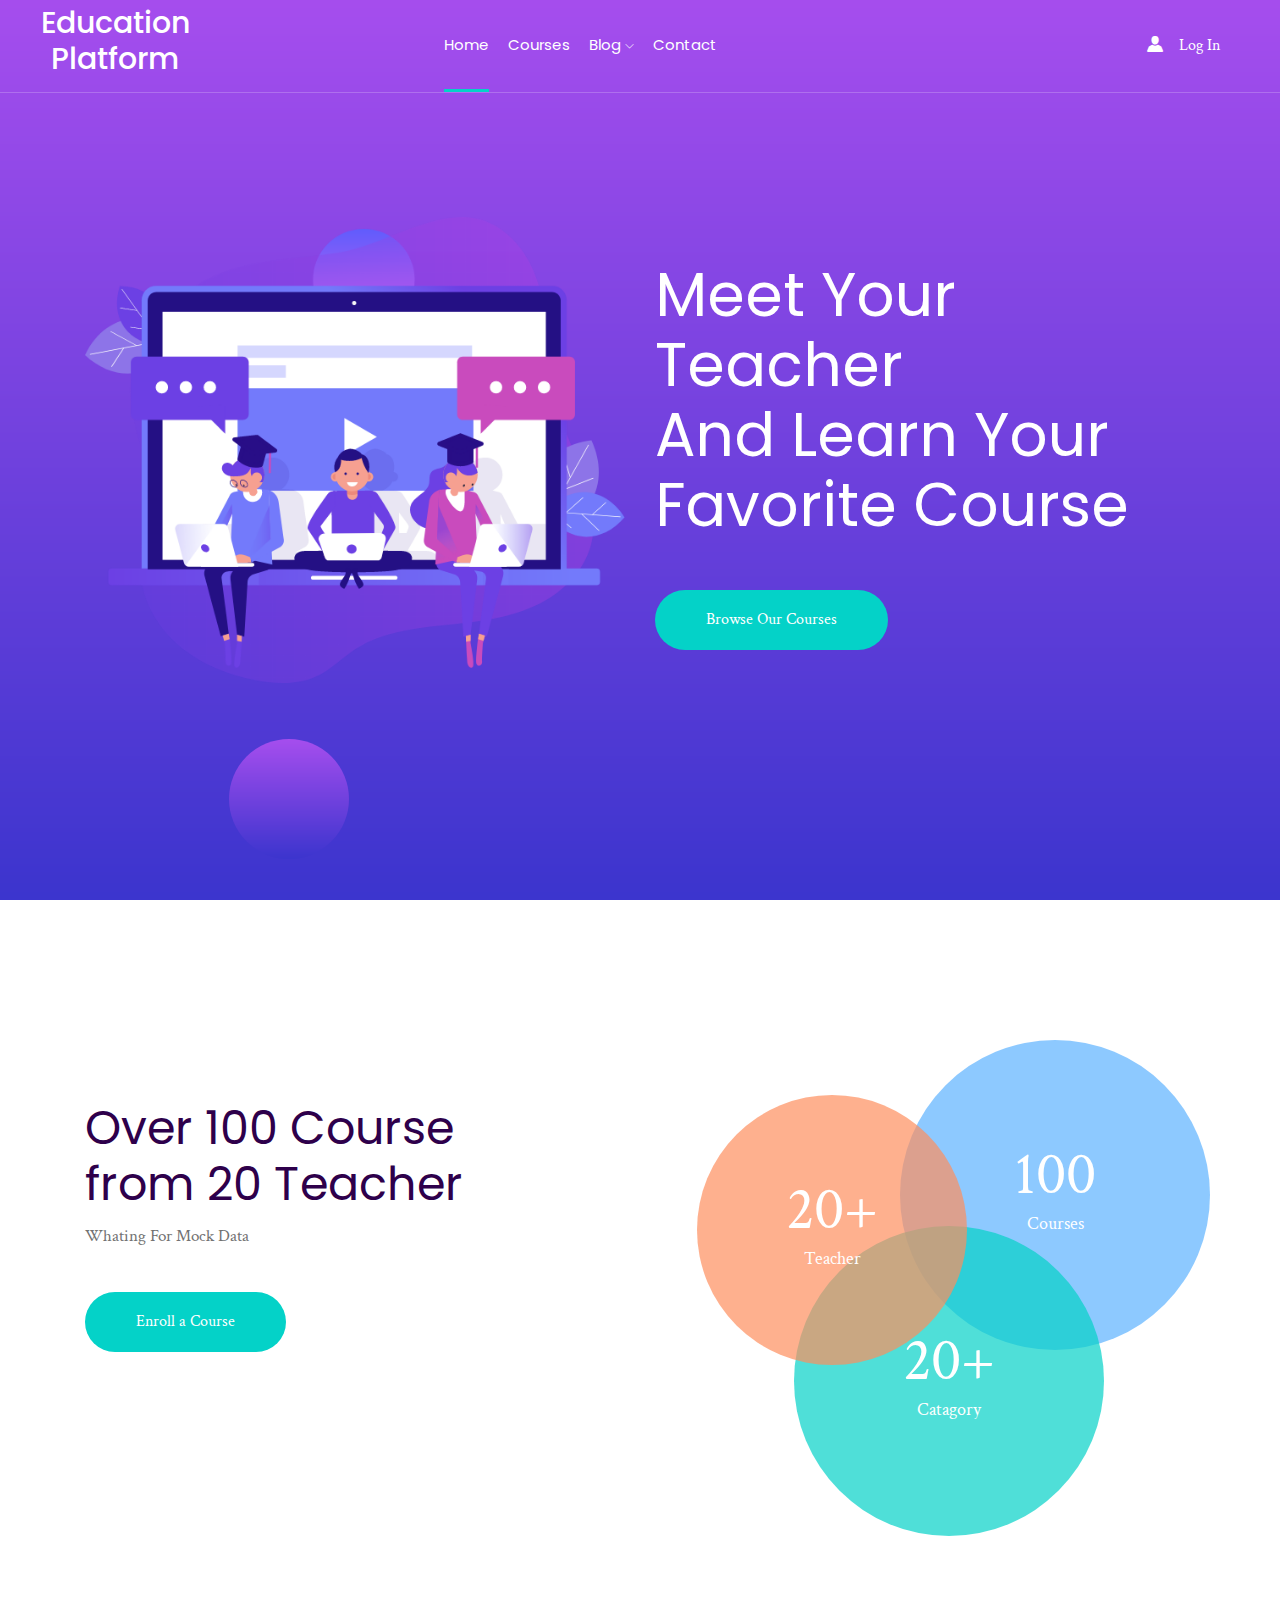
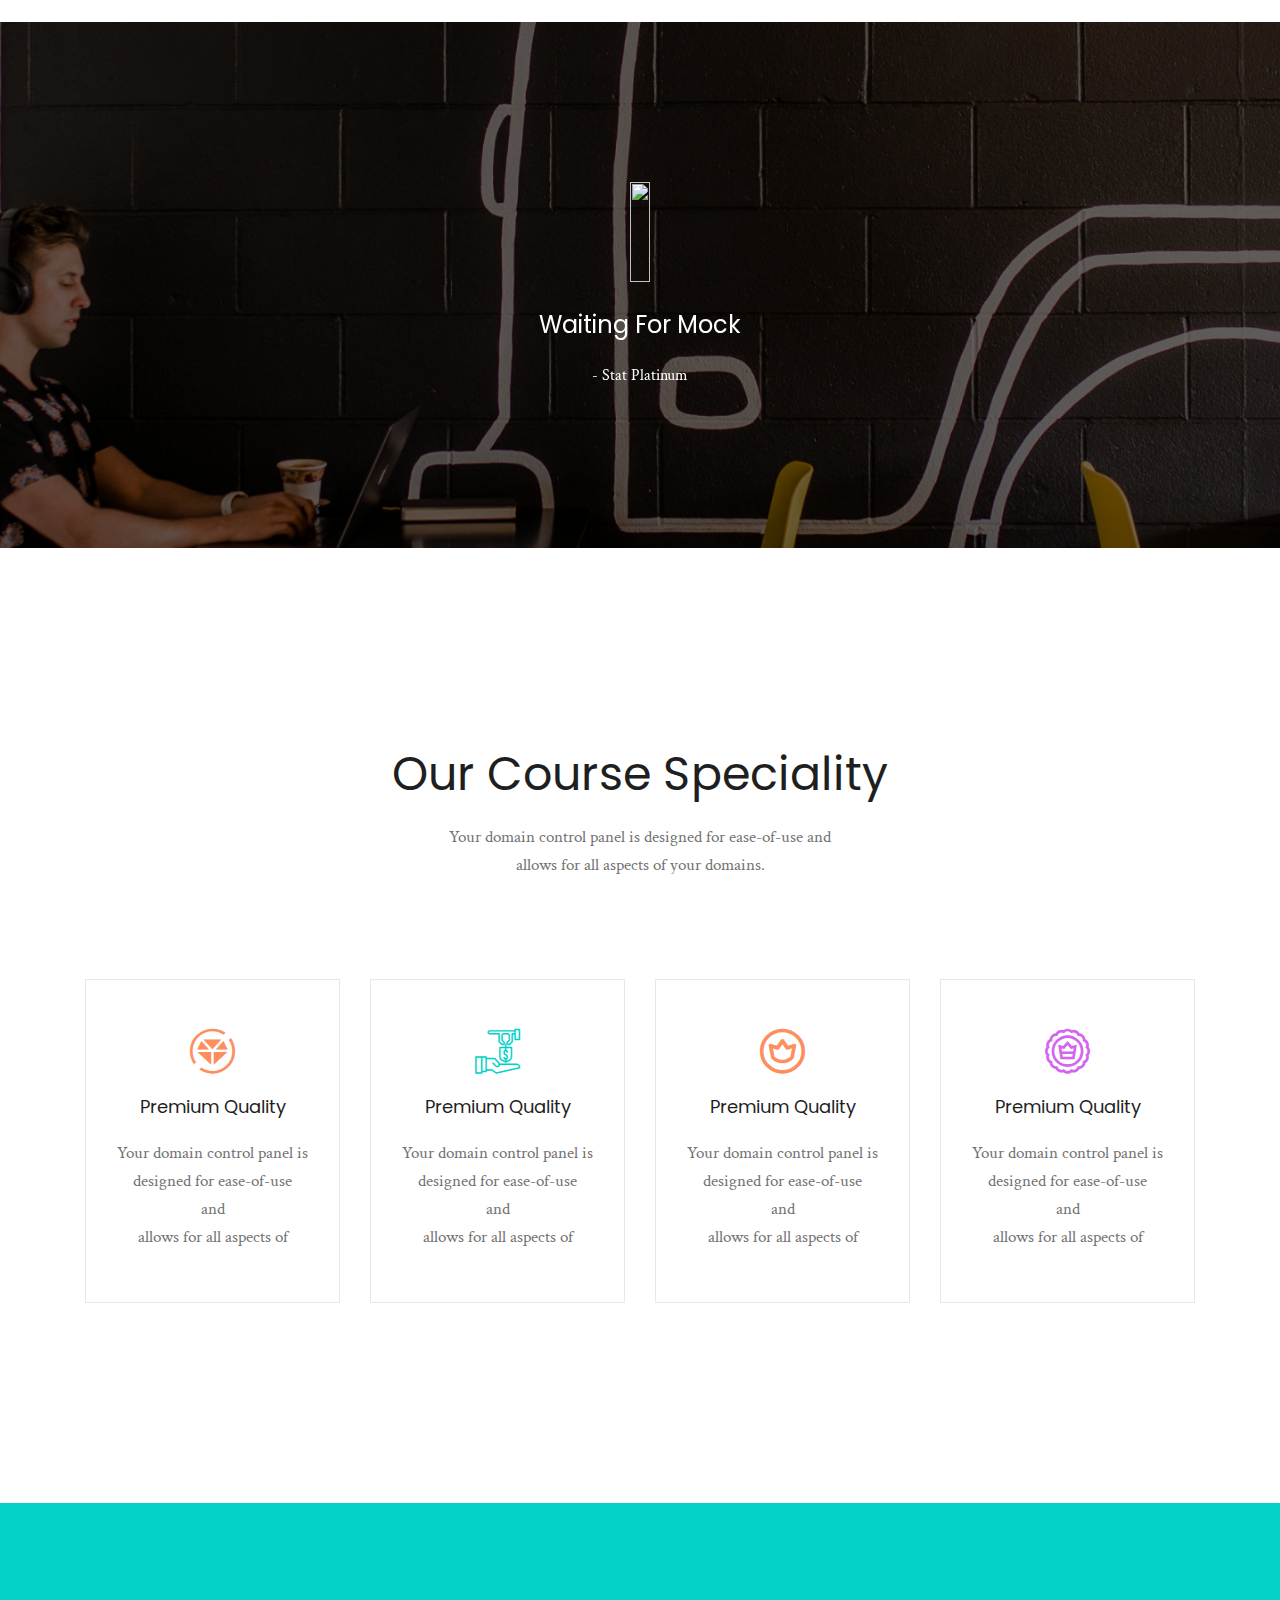
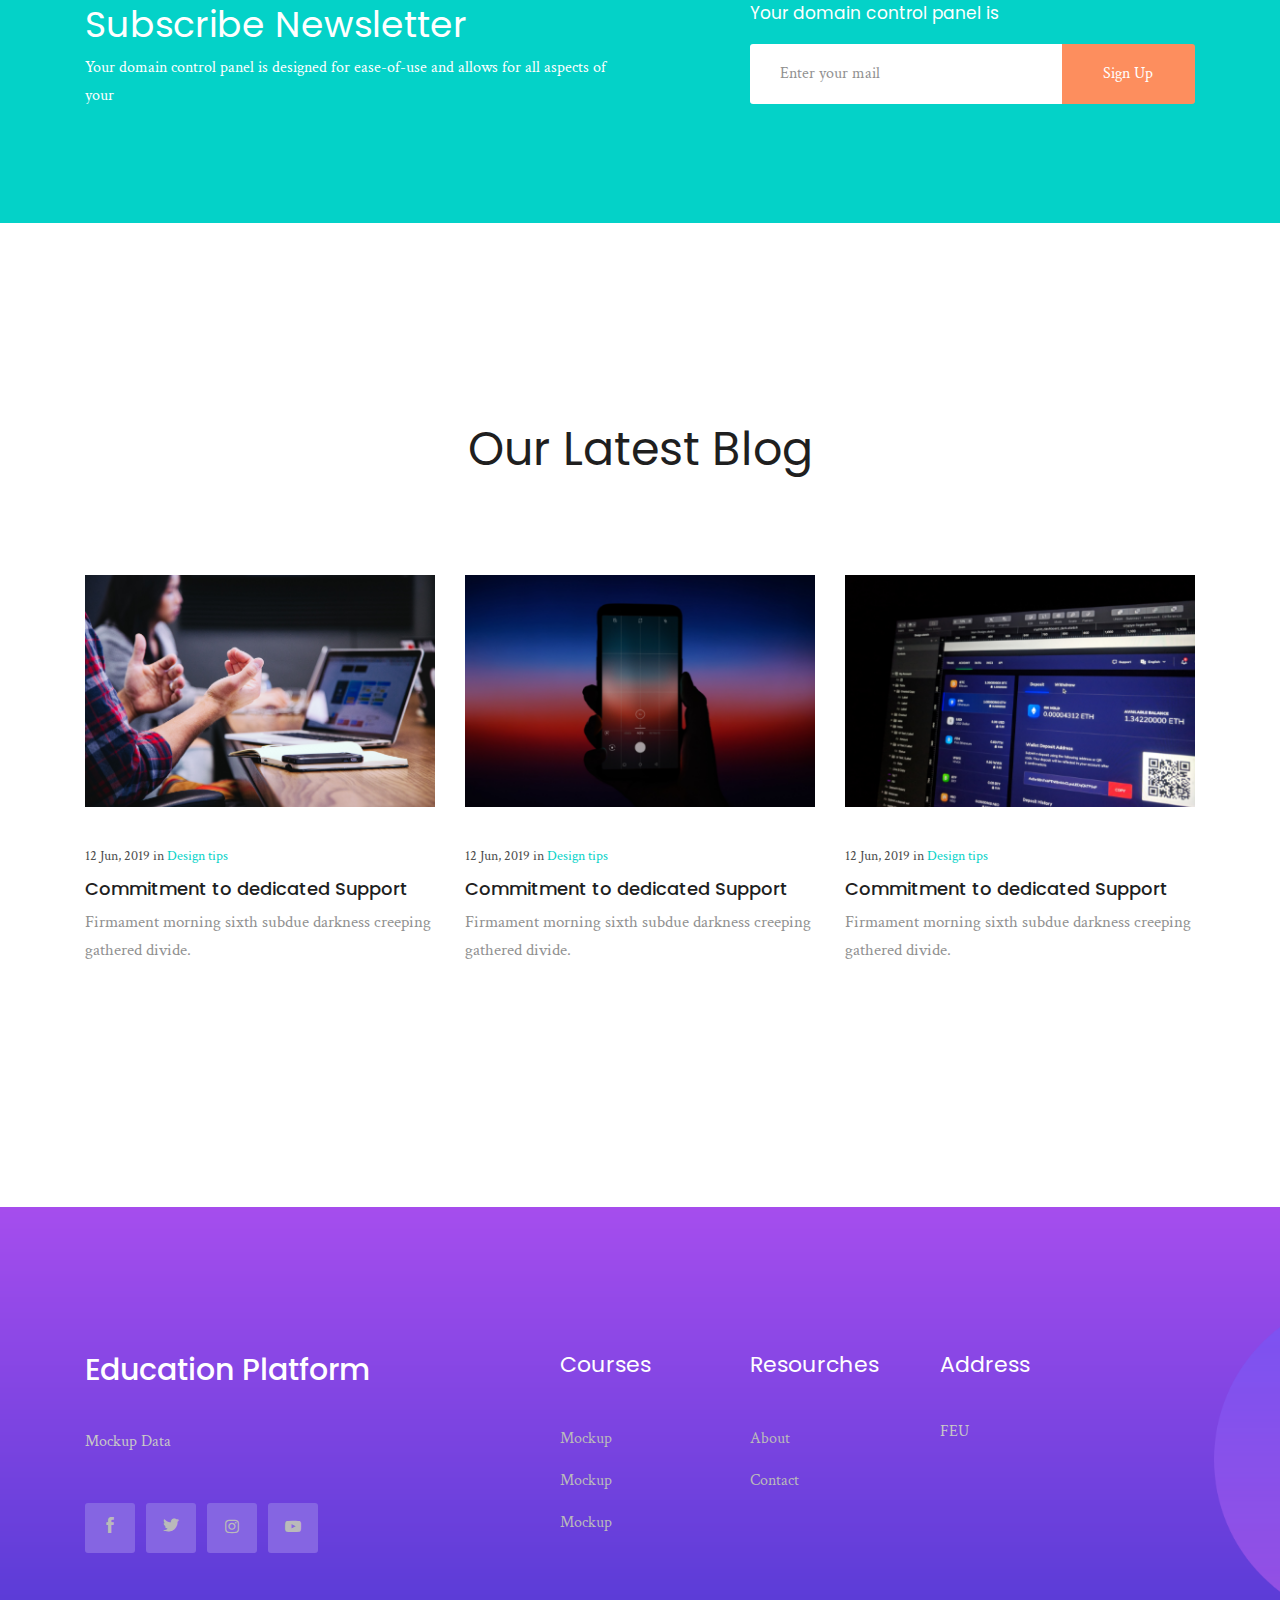
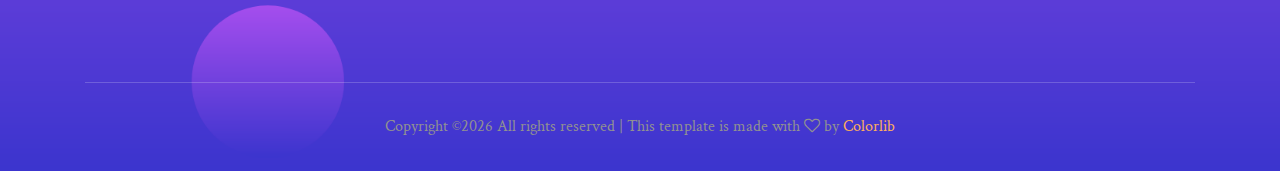
==== commit 40862478: "Fix" ====
--- a/index.html
+++ b/index.html
@@ -50,14 +50,14 @@
                                 <nav>
                                     <ul id="navigation">
                                         <li><a class="active" href="index.html">home</a></li>
-                                        <li><a href="Courses.html">Courses</a></li>
+                                        <li><a href="courses.html">Courses</a></li>
                                         <!-- <li><a href="#">pages <i class="ti-angle-down"></i></a>
                                             <ul class="submenu">
                                                 <li><a href="course_details.html">course details</a></li>
                                                 <li><a href="elements.html">elements</a></li>
                                             </ul>
                                         </li> -->
-                                        <li><a href="about.html">About</a></li>
+                                        <!-- <li><a href="about.html">About</a></li> -->
                                         <li><a href="#">blog <i class="ti-angle-down"></i></a>
                                             <ul class="submenu">
                                                 <li><a href="blog.html">blog</a></li>
